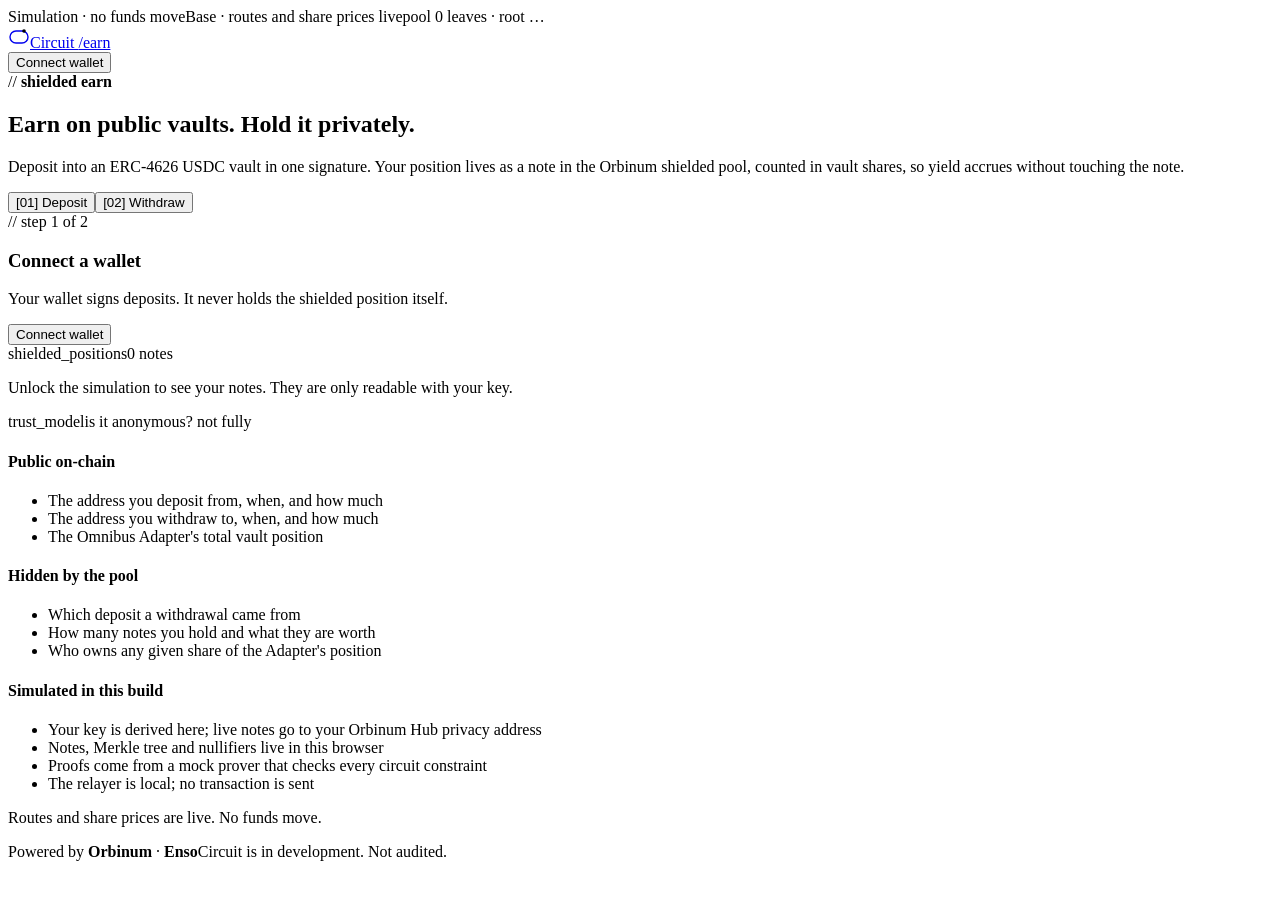
==== index.html @ e89339dc "Publish demo build from cb86e64" ====
<!DOCTYPE html><!--eFIqByVPFVIwztiJQfy_I--><html lang="en" class="__variable_9161d0 __variable_0a8df0"><head><meta charSet="utf-8"/><meta name="viewport" content="width=device-width, initial-scale=1"/><link rel="preload" href="/circuit-demo/_next/static/media/0b78ff376f6b9734-s.p.woff2" as="font" crossorigin="" type="font/woff2"/><link rel="preload" href="/circuit-demo/_next/static/media/723e11e5093b8e80.p.woff2" as="font" crossorigin="" type="font/woff2"/><link rel="stylesheet" href="/circuit-demo/_next/static/css/21ab88baba2d3be6.css" data-precedence="next"/><link rel="preload" as="script" fetchPriority="low" href="/circuit-demo/_next/static/chunks/webpack-b865cebe3c5857ff.js"/><script src="/circuit-demo/_next/static/chunks/4bd1b696-c023c6e3521b1417.js" async=""></script><script src="/circuit-demo/_next/static/chunks/255-b347271e35c0fefe.js" async=""></script><script src="/circuit-demo/_next/static/chunks/main-app-c6e67680a23b1570.js" async=""></script><script src="/circuit-demo/_next/static/chunks/634-c0c112d77fae3469.js" async=""></script><script src="/circuit-demo/_next/static/chunks/865-5d36c3e2660ca867.js" async=""></script><script src="/circuit-demo/_next/static/chunks/752-679fada6caee3f9b.js" async=""></script><script src="/circuit-demo/_next/static/chunks/app/layout-ae86804bdef45046.js" async=""></script><script src="/circuit-demo/_next/static/chunks/342-ddf83c57f2573a45.js" async=""></script><script src="/circuit-demo/_next/static/chunks/app/page-94fb09c14a86ea58.js" async=""></script><meta name="next-size-adjust" content=""/><meta name="theme-color" content="#07090B"/><title>Circuit · Shielded Earn</title><meta name="description" content="Earn on public ERC-4626 vaults while your position stays in the Orbinum shielded pool."/><script src="/circuit-demo/_next/static/chunks/polyfills-42372ed130431b0a.js" noModule=""></script></head><body><div hidden=""><!--$--><!--/$--></div><div class="strip"><div class="wrap"><span><span class="dot" aria-hidden="true"></span>Simulation · no funds move</span><span>Base · routes and share prices live</span><span class="mono">pool <!-- -->0<!-- --> <!-- -->leaves<!-- --> · root <!-- -->…</span></div></div><header class="nav"><div class="wrap"><a class="brand" href="/circuit-demo/"><svg width="22" height="22" viewBox="0 0 22 22" aria-hidden="true"><rect x="2" y="5" width="18" height="12" rx="6" fill="none" stroke="currentColor" stroke-width="1.4"></rect><rect x="6" y="9" width="10" height="4" rx="2" fill="none" stroke="var(--shield)" stroke-width="1.4"></rect><circle cx="16" cy="5" r="1.8" fill="var(--shield)"></circle></svg>Circuit <span class="sub">/earn</span></a><div class="connect"><button class="pill solid">Connect wallet</button></div></div></header><main class="wrap"><section class="head"><span class="tag">// <b>shielded earn</b></span><h1>Earn on public vaults. Hold it privately.</h1><p class="muted">Deposit into an ERC-4626 USDC vault in one signature. Your position lives as a note in the Orbinum shielded pool, counted in vault shares, so yield accrues without touching the note.</p></section><div class="grid"><section class="frame card action" aria-label="Deposit and withdraw"><div class="tabs" role="tablist"><button role="tab" aria-selected="true"><span class="i">[<!-- -->01<!-- -->]</span> <!-- -->Deposit</button><button role="tab" aria-selected="false"><span class="i">[<!-- -->02<!-- -->]</span> <!-- -->Withdraw</button></div><div class="card-body"><div class="gate"><span class="tag">// step 1 of 2</span><h3>Connect a wallet</h3><p class="muted">Your wallet signs deposits. It never holds the shielded position itself.</p><div class="connect"><button class="pill solid">Connect wallet</button></div></div></div></section><div class="side"><section class="frame card" aria-labelledby="pos-h"><div class="bar"><span class="l"><i aria-hidden="true"></i><span id="pos-h">shielded_positions</span></span><span>0<!-- --> <!-- -->notes</span></div><div class="card-body"><p class="muted">Unlock the simulation to see your notes. They are only readable with your key.</p></div></section><section class="frame card" aria-labelledby="trust-h"><div class="bar"><span class="l"><i aria-hidden="true"></i><span id="trust-h">trust_model</span></span><span>is it anonymous? not fully</span></div><div class="card-body trust-cols"><div><h4 class="public">Public on-chain</h4><ul><li>The address you deposit from, when, and how much</li><li>The address you withdraw to, when, and how much</li><li>The Omnibus Adapter&#x27;s total vault position</li></ul></div><div><h4 class="shield">Hidden by the pool</h4><ul><li>Which deposit a withdrawal came from</li><li>How many notes you hold and what they are worth</li><li>Who owns any given share of the Adapter&#x27;s position</li></ul></div><div><h4 class="exit">Simulated in this build</h4><ul><li>Your key is derived here; live notes go to your Orbinum Hub privacy address</li><li>Notes, Merkle tree and nullifiers live in this browser</li><li>Proofs come from a mock prover that checks every circuit constraint</li><li>The relayer is local; no transaction is sent</li></ul><p class="small dim">Routes and share prices are live. No funds move.</p></div></div></section></div></div></main><footer class="foot"><div class="wrap"><span>Powered by <b>Orbinum</b> · <b>Enso</b></span><span class="dim">Circuit is in development. Not audited.</span></div></footer><!--$--><!--/$--><script src="/circuit-demo/_next/static/chunks/webpack-b865cebe3c5857ff.js" id="_R_" async=""></script><script>(self.__next_f=self.__next_f||[]).push([0])</script><script>self.__next_f.push([1,"1:\"$Sreact.fragment\"\n2:I[2643,[\"634\",\"static/chunks/634-c0c112d77fae3469.js\",\"865\",\"static/chunks/865-5d36c3e2660ca867.js\",\"752\",\"static/chunks/752-679fada6caee3f9b.js\",\"177\",\"static/chunks/app/layout-ae86804bdef45046.js\"],\"Providers\"]\n3:I[9766,[],\"\"]\n4:I[8924,[],\"\"]\n5:I[4980,[\"634\",\"static/chunks/634-c0c112d77fae3469.js\",\"342\",\"static/chunks/342-ddf83c57f2573a45.js\",\"752\",\"static/chunks/752-679fada6caee3f9b.js\",\"974\",\"static/chunks/app/page-94fb09c14a86ea58.js\"],\"EarnApp\"]\n6:I[4431,[],\"OutletBoundary\"]\n8:I[5278,[],\"AsyncMetadataOutlet\"]\na:I[4431,[],\"ViewportBoundary\"]\nc:I[4431,[],\"MetadataBoundary\"]\nd:\"$Sreact.suspense\"\nf:I[7150,[],\"\"]\n:HL[\"/circuit-demo/_next/static/media/0b78ff376f6b9734-s.p.woff2\",\"font\",{\"crossOrigin\":\"\",\"type\":\"font/woff2\"}]\n:HL[\"/circuit-demo/_next/static/media/723e11e5093b8e80.p.woff2\",\"font\",{\"crossOrigin\":\"\",\"type\":\"font/woff2\"}]\n:HL[\"/circuit-demo/_next/static/css/21ab88baba2d3be6.css\",\"style\"]\n"])</script><script>self.__next_f.push([1,"0:{\"P\":null,\"b\":\"eFIqByVPFVIwztiJQfy_I\",\"p\":\"/circuit-demo\",\"c\":[\"\",\"\"],\"i\":false,\"f\":[[[\"\",{\"children\":[\"__PAGE__\",{}]},\"$undefined\",\"$undefined\",true],[\"\",[\"$\",\"$1\",\"c\",{\"children\":[[[\"$\",\"link\",\"0\",{\"rel\":\"stylesheet\",\"href\":\"/circuit-demo/_next/static/css/21ab88baba2d3be6.css\",\"precedence\":\"next\",\"crossOrigin\":\"$undefined\",\"nonce\":\"$undefined\"}]],[\"$\",\"html\",null,{\"lang\":\"en\",\"className\":\"__variable_9161d0 __variable_0a8df0\",\"children\":[\"$\",\"body\",null,{\"children\":[\"$\",\"$L2\",null,{\"children\":[\"$\",\"$L3\",null,{\"parallelRouterKey\":\"children\",\"error\":\"$undefined\",\"errorStyles\":\"$undefined\",\"errorScripts\":\"$undefined\",\"template\":[\"$\",\"$L4\",null,{}],\"templateStyles\":\"$undefined\",\"templateScripts\":\"$undefined\",\"notFound\":[[[\"$\",\"title\",null,{\"children\":\"404: This page could not be found.\"}],[\"$\",\"div\",null,{\"style\":{\"fontFamily\":\"system-ui,\\\"Segoe UI\\\",Roboto,Helvetica,Arial,sans-serif,\\\"Apple Color Emoji\\\",\\\"Segoe UI Emoji\\\"\",\"height\":\"100vh\",\"textAlign\":\"center\",\"display\":\"flex\",\"flexDirection\":\"column\",\"alignItems\":\"center\",\"justifyContent\":\"center\"},\"children\":[\"$\",\"div\",null,{\"children\":[[\"$\",\"style\",null,{\"dangerouslySetInnerHTML\":{\"__html\":\"body{color:#000;background:#fff;margin:0}.next-error-h1{border-right:1px solid rgba(0,0,0,.3)}@media (prefers-color-scheme:dark){body{color:#fff;background:#000}.next-error-h1{border-right:1px solid rgba(255,255,255,.3)}}\"}}],[\"$\",\"h1\",null,{\"className\":\"next-error-h1\",\"style\":{\"display\":\"inline-block\",\"margin\":\"0 20px 0 0\",\"padding\":\"0 23px 0 0\",\"fontSize\":24,\"fontWeight\":500,\"verticalAlign\":\"top\",\"lineHeight\":\"49px\"},\"children\":404}],[\"$\",\"div\",null,{\"style\":{\"display\":\"inline-block\"},\"children\":[\"$\",\"h2\",null,{\"style\":{\"fontSize\":14,\"fontWeight\":400,\"lineHeight\":\"49px\",\"margin\":0},\"children\":\"This page could not be found.\"}]}]]}]}]],[]],\"forbidden\":\"$undefined\",\"unauthorized\":\"$undefined\"}]}]}]}]]}],{\"children\":[\"__PAGE__\",[\"$\",\"$1\",\"c\",{\"children\":[[\"$\",\"$L5\",null,{}],null,[\"$\",\"$L6\",null,{\"children\":[\"$L7\",[\"$\",\"$L8\",null,{\"promise\":\"$@9\"}]]}]]}],{},null,false]},null,false],[\"$\",\"$1\",\"h\",{\"children\":[null,[[\"$\",\"$La\",null,{\"children\":\"$Lb\"}],[\"$\",\"meta\",null,{\"name\":\"next-size-adjust\",\"content\":\"\"}]],[\"$\",\"$Lc\",null,{\"children\":[\"$\",\"div\",null,{\"hidden\":true,\"children\":[\"$\",\"$d\",null,{\"fallback\":null,\"children\":\"$Le\"}]}]}]]}],false]],\"m\":\"$undefined\",\"G\":[\"$f\",[]],\"s\":false,\"S\":true}\n"])</script><script>self.__next_f.push([1,"b:[[\"$\",\"meta\",\"0\",{\"charSet\":\"utf-8\"}],[\"$\",\"meta\",\"1\",{\"name\":\"viewport\",\"content\":\"width=device-width, initial-scale=1\"}],[\"$\",\"meta\",\"2\",{\"name\":\"theme-color\",\"content\":\"#07090B\"}]]\n7:null\n"])</script><script>self.__next_f.push([1,"9:{\"metadata\":[[\"$\",\"title\",\"0\",{\"children\":\"Circuit · Shielded Earn\"}],[\"$\",\"meta\",\"1\",{\"name\":\"description\",\"content\":\"Earn on public ERC-4626 vaults while your position stays in the Orbinum shielded pool.\"}]],\"error\":null,\"digest\":\"$undefined\"}\n"])</script><script>self.__next_f.push([1,"e:\"$9:metadata\"\n"])</script></body></html>
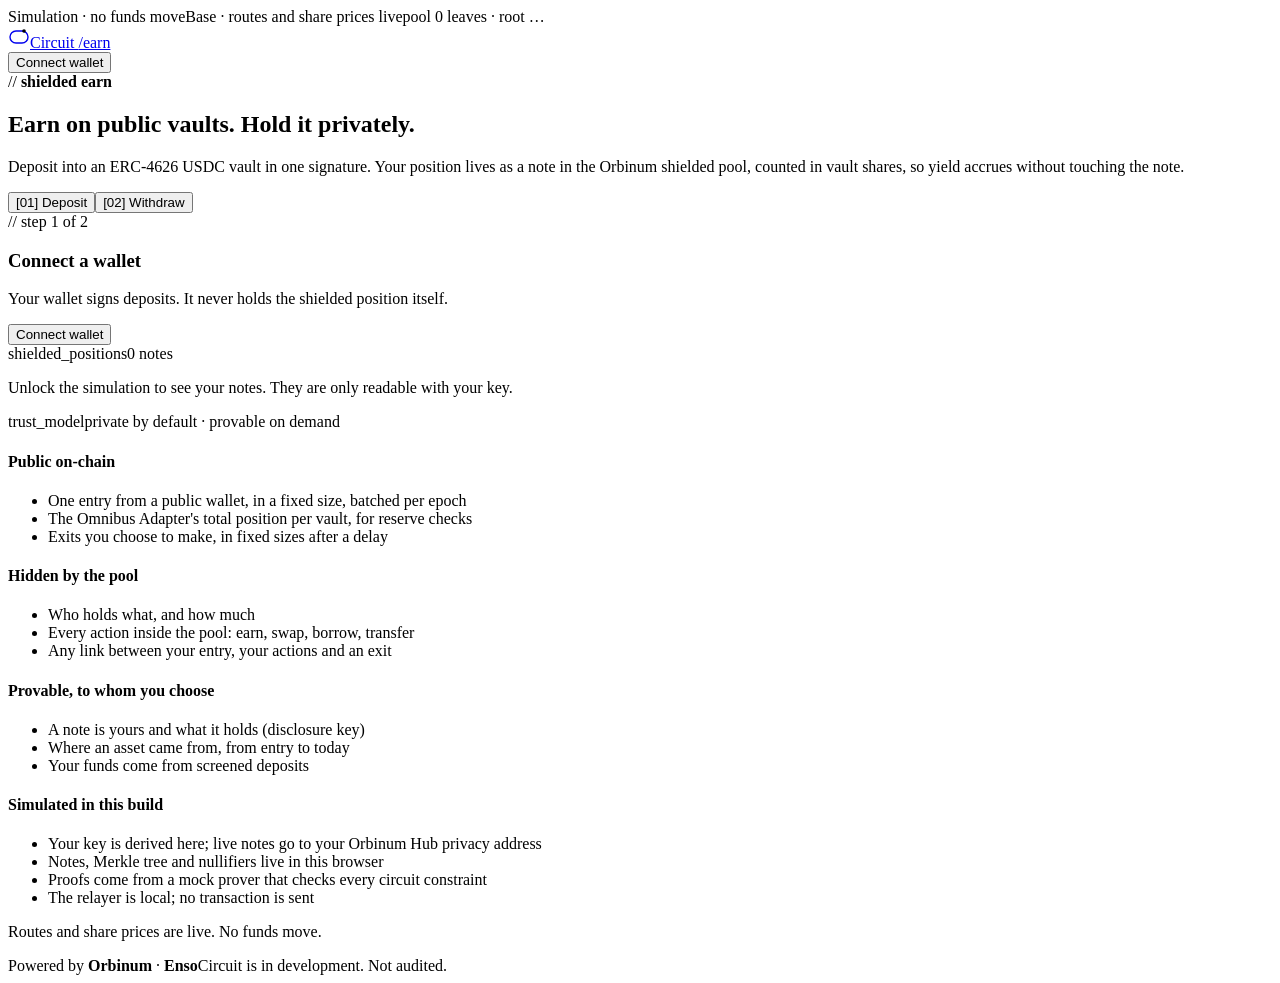
==== commit 525cec84: "Publish demo build from 7a0785b" ====
--- a/index.html
+++ b/index.html
@@ -1 +1 @@
-<!DOCTYPE html><!--eFIqByVPFVIwztiJQfy_I--><html lang="en" class="__variable_9161d0 __variable_0a8df0"><head><meta charSet="utf-8"/><meta name="viewport" content="width=device-width, initial-scale=1"/><link rel="preload" href="/circuit-demo/_next/static/media/0b78ff376f6b9734-s.p.woff2" as="font" crossorigin="" type="font/woff2"/><link rel="preload" href="/circuit-demo/_next/static/media/723e11e5093b8e80.p.woff2" as="font" crossorigin="" type="font/woff2"/><link rel="stylesheet" href="/circuit-demo/_next/static/css/21ab88baba2d3be6.css" data-precedence="next"/><link rel="preload" as="script" fetchPriority="low" href="/circuit-demo/_next/static/chunks/webpack-b865cebe3c5857ff.js"/><script src="/circuit-demo/_next/static/chunks/4bd1b696-c023c6e3521b1417.js" async=""></script><script src="/circuit-demo/_next/static/chunks/255-b347271e35c0fefe.js" async=""></script><script src="/circuit-demo/_next/static/chunks/main-app-c6e67680a23b1570.js" async=""></script><script src="/circuit-demo/_next/static/chunks/634-c0c112d77fae3469.js" async=""></script><script src="/circuit-demo/_next/static/chunks/865-5d36c3e2660ca867.js" async=""></script><script src="/circuit-demo/_next/static/chunks/752-679fada6caee3f9b.js" async=""></script><script src="/circuit-demo/_next/static/chunks/app/layout-ae86804bdef45046.js" async=""></script><script src="/circuit-demo/_next/static/chunks/342-ddf83c57f2573a45.js" async=""></script><script src="/circuit-demo/_next/static/chunks/app/page-94fb09c14a86ea58.js" async=""></script><meta name="next-size-adjust" content=""/><meta name="theme-color" content="#07090B"/><title>Circuit · Shielded Earn</title><meta name="description" content="Earn on public ERC-4626 vaults while your position stays in the Orbinum shielded pool."/><script src="/circuit-demo/_next/static/chunks/polyfills-42372ed130431b0a.js" noModule=""></script></head><body><div hidden=""><!--$--><!--/$--></div><div class="strip"><div class="wrap"><span><span class="dot" aria-hidden="true"></span>Simulation · no funds move</span><span>Base · routes and share prices live</span><span class="mono">pool <!-- -->0<!-- --> <!-- -->leaves<!-- --> · root <!-- -->…</span></div></div><header class="nav"><div class="wrap"><a class="brand" href="/circuit-demo/"><svg width="22" height="22" viewBox="0 0 22 22" aria-hidden="true"><rect x="2" y="5" width="18" height="12" rx="6" fill="none" stroke="currentColor" stroke-width="1.4"></rect><rect x="6" y="9" width="10" height="4" rx="2" fill="none" stroke="var(--shield)" stroke-width="1.4"></rect><circle cx="16" cy="5" r="1.8" fill="var(--shield)"></circle></svg>Circuit <span class="sub">/earn</span></a><div class="connect"><button class="pill solid">Connect wallet</button></div></div></header><main class="wrap"><section class="head"><span class="tag">// <b>shielded earn</b></span><h1>Earn on public vaults. Hold it privately.</h1><p class="muted">Deposit into an ERC-4626 USDC vault in one signature. Your position lives as a note in the Orbinum shielded pool, counted in vault shares, so yield accrues without touching the note.</p></section><div class="grid"><section class="frame card action" aria-label="Deposit and withdraw"><div class="tabs" role="tablist"><button role="tab" aria-selected="true"><span class="i">[<!-- -->01<!-- -->]</span> <!-- -->Deposit</button><button role="tab" aria-selected="false"><span class="i">[<!-- -->02<!-- -->]</span> <!-- -->Withdraw</button></div><div class="card-body"><div class="gate"><span class="tag">// step 1 of 2</span><h3>Connect a wallet</h3><p class="muted">Your wallet signs deposits. It never holds the shielded position itself.</p><div class="connect"><button class="pill solid">Connect wallet</button></div></div></div></section><div class="side"><section class="frame card" aria-labelledby="pos-h"><div class="bar"><span class="l"><i aria-hidden="true"></i><span id="pos-h">shielded_positions</span></span><span>0<!-- --> <!-- -->notes</span></div><div class="card-body"><p class="muted">Unlock the simulation to see your notes. They are only readable with your key.</p></div></section><section class="frame card" aria-labelledby="trust-h"><div class="bar"><span class="l"><i aria-hidden="true"></i><span id="trust-h">trust_model</span></span><span>is it anonymous? not fully</span></div><div class="card-body trust-cols"><div><h4 class="public">Public on-chain</h4><ul><li>The address you deposit from, when, and how much</li><li>The address you withdraw to, when, and how much</li><li>The Omnibus Adapter&#x27;s total vault position</li></ul></div><div><h4 class="shield">Hidden by the pool</h4><ul><li>Which deposit a withdrawal came from</li><li>How many notes you hold and what they are worth</li><li>Who owns any given share of the Adapter&#x27;s position</li></ul></div><div><h4 class="exit">Simulated in this build</h4><ul><li>Your key is derived here; live notes go to your Orbinum Hub privacy address</li><li>Notes, Merkle tree and nullifiers live in this browser</li><li>Proofs come from a mock prover that checks every circuit constraint</li><li>The relayer is local; no transaction is sent</li></ul><p class="small dim">Routes and share prices are live. No funds move.</p></div></div></section></div></div></main><footer class="foot"><div class="wrap"><span>Powered by <b>Orbinum</b> · <b>Enso</b></span><span class="dim">Circuit is in development. Not audited.</span></div></footer><!--$--><!--/$--><script src="/circuit-demo/_next/static/chunks/webpack-b865cebe3c5857ff.js" id="_R_" async=""></script><script>(self.__next_f=self.__next_f||[]).push([0])</script><script>self.__next_f.push([1,"1:\"$Sreact.fragment\"\n2:I[2643,[\"634\",\"static/chunks/634-c0c112d77fae3469.js\",\"865\",\"static/chunks/865-5d36c3e2660ca867.js\",\"752\",\"static/chunks/752-679fada6caee3f9b.js\",\"177\",\"static/chunks/app/layout-ae86804bdef45046.js\"],\"Providers\"]\n3:I[9766,[],\"\"]\n4:I[8924,[],\"\"]\n5:I[4980,[\"634\",\"static/chunks/634-c0c112d77fae3469.js\",\"342\",\"static/chunks/342-ddf83c57f2573a45.js\",\"752\",\"static/chunks/752-679fada6caee3f9b.js\",\"974\",\"static/chunks/app/page-94fb09c14a86ea58.js\"],\"EarnApp\"]\n6:I[4431,[],\"OutletBoundary\"]\n8:I[5278,[],\"AsyncMetadataOutlet\"]\na:I[4431,[],\"ViewportBoundary\"]\nc:I[4431,[],\"MetadataBoundary\"]\nd:\"$Sreact.suspense\"\nf:I[7150,[],\"\"]\n:HL[\"/circuit-demo/_next/static/media/0b78ff376f6b9734-s.p.woff2\",\"font\",{\"crossOrigin\":\"\",\"type\":\"font/woff2\"}]\n:HL[\"/circuit-demo/_next/static/media/723e11e5093b8e80.p.woff2\",\"font\",{\"crossOrigin\":\"\",\"type\":\"font/woff2\"}]\n:HL[\"/circuit-demo/_next/static/css/21ab88baba2d3be6.css\",\"style\"]\n"])</script><script>self.__next_f.push([1,"0:{\"P\":null,\"b\":\"eFIqByVPFVIwztiJQfy_I\",\"p\":\"/circuit-demo\",\"c\":[\"\",\"\"],\"i\":false,\"f\":[[[\"\",{\"children\":[\"__PAGE__\",{}]},\"$undefined\",\"$undefined\",true],[\"\",[\"$\",\"$1\",\"c\",{\"children\":[[[\"$\",\"link\",\"0\",{\"rel\":\"stylesheet\",\"href\":\"/circuit-demo/_next/static/css/21ab88baba2d3be6.css\",\"precedence\":\"next\",\"crossOrigin\":\"$undefined\",\"nonce\":\"$undefined\"}]],[\"$\",\"html\",null,{\"lang\":\"en\",\"className\":\"__variable_9161d0 __variable_0a8df0\",\"children\":[\"$\",\"body\",null,{\"children\":[\"$\",\"$L2\",null,{\"children\":[\"$\",\"$L3\",null,{\"parallelRouterKey\":\"children\",\"error\":\"$undefined\",\"errorStyles\":\"$undefined\",\"errorScripts\":\"$undefined\",\"template\":[\"$\",\"$L4\",null,{}],\"templateStyles\":\"$undefined\",\"templateScripts\":\"$undefined\",\"notFound\":[[[\"$\",\"title\",null,{\"children\":\"404: This page could not be found.\"}],[\"$\",\"div\",null,{\"style\":{\"fontFamily\":\"system-ui,\\\"Segoe UI\\\",Roboto,Helvetica,Arial,sans-serif,\\\"Apple Color Emoji\\\",\\\"Segoe UI Emoji\\\"\",\"height\":\"100vh\",\"textAlign\":\"center\",\"display\":\"flex\",\"flexDirection\":\"column\",\"alignItems\":\"center\",\"justifyContent\":\"center\"},\"children\":[\"$\",\"div\",null,{\"children\":[[\"$\",\"style\",null,{\"dangerouslySetInnerHTML\":{\"__html\":\"body{color:#000;background:#fff;margin:0}.next-error-h1{border-right:1px solid rgba(0,0,0,.3)}@media (prefers-color-scheme:dark){body{color:#fff;background:#000}.next-error-h1{border-right:1px solid rgba(255,255,255,.3)}}\"}}],[\"$\",\"h1\",null,{\"className\":\"next-error-h1\",\"style\":{\"display\":\"inline-block\",\"margin\":\"0 20px 0 0\",\"padding\":\"0 23px 0 0\",\"fontSize\":24,\"fontWeight\":500,\"verticalAlign\":\"top\",\"lineHeight\":\"49px\"},\"children\":404}],[\"$\",\"div\",null,{\"style\":{\"display\":\"inline-block\"},\"children\":[\"$\",\"h2\",null,{\"style\":{\"fontSize\":14,\"fontWeight\":400,\"lineHeight\":\"49px\",\"margin\":0},\"children\":\"This page could not be found.\"}]}]]}]}]],[]],\"forbidden\":\"$undefined\",\"unauthorized\":\"$undefined\"}]}]}]}]]}],{\"children\":[\"__PAGE__\",[\"$\",\"$1\",\"c\",{\"children\":[[\"$\",\"$L5\",null,{}],null,[\"$\",\"$L6\",null,{\"children\":[\"$L7\",[\"$\",\"$L8\",null,{\"promise\":\"$@9\"}]]}]]}],{},null,false]},null,false],[\"$\",\"$1\",\"h\",{\"children\":[null,[[\"$\",\"$La\",null,{\"children\":\"$Lb\"}],[\"$\",\"meta\",null,{\"name\":\"next-size-adjust\",\"content\":\"\"}]],[\"$\",\"$Lc\",null,{\"children\":[\"$\",\"div\",null,{\"hidden\":true,\"children\":[\"$\",\"$d\",null,{\"fallback\":null,\"children\":\"$Le\"}]}]}]]}],false]],\"m\":\"$undefined\",\"G\":[\"$f\",[]],\"s\":false,\"S\":true}\n"])</script><script>self.__next_f.push([1,"b:[[\"$\",\"meta\",\"0\",{\"charSet\":\"utf-8\"}],[\"$\",\"meta\",\"1\",{\"name\":\"viewport\",\"content\":\"width=device-width, initial-scale=1\"}],[\"$\",\"meta\",\"2\",{\"name\":\"theme-color\",\"content\":\"#07090B\"}]]\n7:null\n"])</script><script>self.__next_f.push([1,"9:{\"metadata\":[[\"$\",\"title\",\"0\",{\"children\":\"Circuit · Shielded Earn\"}],[\"$\",\"meta\",\"1\",{\"name\":\"description\",\"content\":\"Earn on public ERC-4626 vaults while your position stays in the Orbinum shielded pool.\"}]],\"error\":null,\"digest\":\"$undefined\"}\n"])</script><script>self.__next_f.push([1,"e:\"$9:metadata\"\n"])</script></body></html>+<!DOCTYPE html><!--a_z_Pe6cJOU1dJ9oFif1E--><html lang="en" class="__variable_9161d0 __variable_0a8df0"><head><meta charSet="utf-8"/><meta name="viewport" content="width=device-width, initial-scale=1"/><link rel="preload" href="/circuit-demo/_next/static/media/0b78ff376f6b9734-s.p.woff2" as="font" crossorigin="" type="font/woff2"/><link rel="preload" href="/circuit-demo/_next/static/media/723e11e5093b8e80.p.woff2" as="font" crossorigin="" type="font/woff2"/><link rel="stylesheet" href="/circuit-demo/_next/static/css/884bfc8c97316d2c.css" data-precedence="next"/><link rel="preload" as="script" fetchPriority="low" href="/circuit-demo/_next/static/chunks/webpack-b865cebe3c5857ff.js"/><script src="/circuit-demo/_next/static/chunks/4bd1b696-c023c6e3521b1417.js" async=""></script><script src="/circuit-demo/_next/static/chunks/255-b347271e35c0fefe.js" async=""></script><script src="/circuit-demo/_next/static/chunks/main-app-c6e67680a23b1570.js" async=""></script><script src="/circuit-demo/_next/static/chunks/634-c0c112d77fae3469.js" async=""></script><script src="/circuit-demo/_next/static/chunks/865-5d36c3e2660ca867.js" async=""></script><script src="/circuit-demo/_next/static/chunks/752-679fada6caee3f9b.js" async=""></script><script src="/circuit-demo/_next/static/chunks/app/layout-ae86804bdef45046.js" async=""></script><script src="/circuit-demo/_next/static/chunks/342-ddf83c57f2573a45.js" async=""></script><script src="/circuit-demo/_next/static/chunks/app/page-951b0238f0b79b08.js" async=""></script><meta name="next-size-adjust" content=""/><meta name="theme-color" content="#07090B"/><title>Circuit · Shielded Earn</title><meta name="description" content="Earn on public ERC-4626 vaults while your position stays in the Orbinum shielded pool."/><script src="/circuit-demo/_next/static/chunks/polyfills-42372ed130431b0a.js" noModule=""></script></head><body><div hidden=""><!--$--><!--/$--></div><div class="strip"><div class="wrap"><span><span class="dot" aria-hidden="true"></span>Simulation · no funds move</span><span>Base · routes and share prices live</span><span class="mono">pool <!-- -->0<!-- --> <!-- -->leaves<!-- --> · root <!-- -->…</span></div></div><header class="nav"><div class="wrap"><a class="brand" href="/circuit-demo/"><svg width="22" height="22" viewBox="0 0 22 22" aria-hidden="true"><rect x="2" y="5" width="18" height="12" rx="6" fill="none" stroke="currentColor" stroke-width="1.4"></rect><rect x="6" y="9" width="10" height="4" rx="2" fill="none" stroke="var(--shield)" stroke-width="1.4"></rect><circle cx="16" cy="5" r="1.8" fill="var(--shield)"></circle></svg>Circuit <span class="sub">/earn</span></a><div class="connect"><button class="pill solid">Connect wallet</button></div></div></header><main class="wrap"><section class="head"><span class="tag">// <b>shielded earn</b></span><h1>Earn on public vaults. Hold it privately.</h1><p class="muted">Deposit into an ERC-4626 USDC vault in one signature. Your position lives as a note in the Orbinum shielded pool, counted in vault shares, so yield accrues without touching the note.</p></section><div class="grid"><section class="frame card action" aria-label="Deposit and withdraw"><div class="tabs" role="tablist"><button role="tab" aria-selected="true"><span class="i">[<!-- -->01<!-- -->]</span> <!-- -->Deposit</button><button role="tab" aria-selected="false"><span class="i">[<!-- -->02<!-- -->]</span> <!-- -->Withdraw</button></div><div class="card-body"><div class="gate"><span class="tag">// step 1 of 2</span><h3>Connect a wallet</h3><p class="muted">Your wallet signs deposits. It never holds the shielded position itself.</p><div class="connect"><button class="pill solid">Connect wallet</button></div></div></div></section><div class="side"><section class="frame card" aria-labelledby="pos-h"><div class="bar"><span class="l"><i aria-hidden="true"></i><span id="pos-h">shielded_positions</span></span><span>0<!-- --> <!-- -->notes</span></div><div class="card-body"><p class="muted">Unlock the simulation to see your notes. They are only readable with your key.</p></div></section><section class="frame card" aria-labelledby="trust-h"><div class="bar"><span class="l"><i aria-hidden="true"></i><span id="trust-h">trust_model</span></span><span>private by default · provable on demand</span></div><div class="card-body trust-cols"><div><h4 class="public">Public on-chain</h4><ul><li>One entry from a public wallet, in a fixed size, batched per epoch</li><li>The Omnibus Adapter&#x27;s total position per vault, for reserve checks</li><li>Exits you choose to make, in fixed sizes after a delay</li></ul></div><div><h4 class="shield">Hidden by the pool</h4><ul><li>Who holds what, and how much</li><li>Every action inside the pool: earn, swap, borrow, transfer</li><li>Any link between your entry, your actions and an exit</li></ul></div><div><h4 class="reg">Provable, to whom you choose</h4><ul><li>A note is yours and what it holds (disclosure key)</li><li>Where an asset came from, from entry to today</li><li>Your funds come from screened deposits</li></ul></div><div><h4 class="exit">Simulated in this build</h4><ul><li>Your key is derived here; live notes go to your Orbinum Hub privacy address</li><li>Notes, Merkle tree and nullifiers live in this browser</li><li>Proofs come from a mock prover that checks every circuit constraint</li><li>The relayer is local; no transaction is sent</li></ul><p class="small dim">Routes and share prices are live. No funds move.</p></div></div></section></div></div></main><footer class="foot"><div class="wrap"><span>Powered by <b>Orbinum</b> · <b>Enso</b></span><span class="dim">Circuit is in development. Not audited.</span></div></footer><!--$--><!--/$--><script src="/circuit-demo/_next/static/chunks/webpack-b865cebe3c5857ff.js" id="_R_" async=""></script><script>(self.__next_f=self.__next_f||[]).push([0])</script><script>self.__next_f.push([1,"1:\"$Sreact.fragment\"\n2:I[2643,[\"634\",\"static/chunks/634-c0c112d77fae3469.js\",\"865\",\"static/chunks/865-5d36c3e2660ca867.js\",\"752\",\"static/chunks/752-679fada6caee3f9b.js\",\"177\",\"static/chunks/app/layout-ae86804bdef45046.js\"],\"Providers\"]\n3:I[9766,[],\"\"]\n4:I[8924,[],\"\"]\n5:I[4980,[\"634\",\"static/chunks/634-c0c112d77fae3469.js\",\"342\",\"static/chunks/342-ddf83c57f2573a45.js\",\"752\",\"static/chunks/752-679fada6caee3f9b.js\",\"974\",\"static/chunks/app/page-951b0238f0b79b08.js\"],\"EarnApp\"]\n6:I[4431,[],\"OutletBoundary\"]\n8:I[5278,[],\"AsyncMetadataOutlet\"]\na:I[4431,[],\"ViewportBoundary\"]\nc:I[4431,[],\"MetadataBoundary\"]\nd:\"$Sreact.suspense\"\nf:I[7150,[],\"\"]\n:HL[\"/circuit-demo/_next/static/media/0b78ff376f6b9734-s.p.woff2\",\"font\",{\"crossOrigin\":\"\",\"type\":\"font/woff2\"}]\n:HL[\"/circuit-demo/_next/static/media/723e11e5093b8e80.p.woff2\",\"font\",{\"crossOrigin\":\"\",\"type\":\"font/woff2\"}]\n:HL[\"/circuit-demo/_next/static/css/884bfc8c97316d2c.css\",\"style\"]\n"])</script><script>self.__next_f.push([1,"0:{\"P\":null,\"b\":\"a-z_Pe6cJOU1dJ9oFif1E\",\"p\":\"/circuit-demo\",\"c\":[\"\",\"\"],\"i\":false,\"f\":[[[\"\",{\"children\":[\"__PAGE__\",{}]},\"$undefined\",\"$undefined\",true],[\"\",[\"$\",\"$1\",\"c\",{\"children\":[[[\"$\",\"link\",\"0\",{\"rel\":\"stylesheet\",\"href\":\"/circuit-demo/_next/static/css/884bfc8c97316d2c.css\",\"precedence\":\"next\",\"crossOrigin\":\"$undefined\",\"nonce\":\"$undefined\"}]],[\"$\",\"html\",null,{\"lang\":\"en\",\"className\":\"__variable_9161d0 __variable_0a8df0\",\"children\":[\"$\",\"body\",null,{\"children\":[\"$\",\"$L2\",null,{\"children\":[\"$\",\"$L3\",null,{\"parallelRouterKey\":\"children\",\"error\":\"$undefined\",\"errorStyles\":\"$undefined\",\"errorScripts\":\"$undefined\",\"template\":[\"$\",\"$L4\",null,{}],\"templateStyles\":\"$undefined\",\"templateScripts\":\"$undefined\",\"notFound\":[[[\"$\",\"title\",null,{\"children\":\"404: This page could not be found.\"}],[\"$\",\"div\",null,{\"style\":{\"fontFamily\":\"system-ui,\\\"Segoe UI\\\",Roboto,Helvetica,Arial,sans-serif,\\\"Apple Color Emoji\\\",\\\"Segoe UI Emoji\\\"\",\"height\":\"100vh\",\"textAlign\":\"center\",\"display\":\"flex\",\"flexDirection\":\"column\",\"alignItems\":\"center\",\"justifyContent\":\"center\"},\"children\":[\"$\",\"div\",null,{\"children\":[[\"$\",\"style\",null,{\"dangerouslySetInnerHTML\":{\"__html\":\"body{color:#000;background:#fff;margin:0}.next-error-h1{border-right:1px solid rgba(0,0,0,.3)}@media (prefers-color-scheme:dark){body{color:#fff;background:#000}.next-error-h1{border-right:1px solid rgba(255,255,255,.3)}}\"}}],[\"$\",\"h1\",null,{\"className\":\"next-error-h1\",\"style\":{\"display\":\"inline-block\",\"margin\":\"0 20px 0 0\",\"padding\":\"0 23px 0 0\",\"fontSize\":24,\"fontWeight\":500,\"verticalAlign\":\"top\",\"lineHeight\":\"49px\"},\"children\":404}],[\"$\",\"div\",null,{\"style\":{\"display\":\"inline-block\"},\"children\":[\"$\",\"h2\",null,{\"style\":{\"fontSize\":14,\"fontWeight\":400,\"lineHeight\":\"49px\",\"margin\":0},\"children\":\"This page could not be found.\"}]}]]}]}]],[]],\"forbidden\":\"$undefined\",\"unauthorized\":\"$undefined\"}]}]}]}]]}],{\"children\":[\"__PAGE__\",[\"$\",\"$1\",\"c\",{\"children\":[[\"$\",\"$L5\",null,{}],null,[\"$\",\"$L6\",null,{\"children\":[\"$L7\",[\"$\",\"$L8\",null,{\"promise\":\"$@9\"}]]}]]}],{},null,false]},null,false],[\"$\",\"$1\",\"h\",{\"children\":[null,[[\"$\",\"$La\",null,{\"children\":\"$Lb\"}],[\"$\",\"meta\",null,{\"name\":\"next-size-adjust\",\"content\":\"\"}]],[\"$\",\"$Lc\",null,{\"children\":[\"$\",\"div\",null,{\"hidden\":true,\"children\":[\"$\",\"$d\",null,{\"fallback\":null,\"children\":\"$Le\"}]}]}]]}],false]],\"m\":\"$undefined\",\"G\":[\"$f\",[]],\"s\":false,\"S\":true}\n"])</script><script>self.__next_f.push([1,"b:[[\"$\",\"meta\",\"0\",{\"charSet\":\"utf-8\"}],[\"$\",\"meta\",\"1\",{\"name\":\"viewport\",\"content\":\"width=device-width, initial-scale=1\"}],[\"$\",\"meta\",\"2\",{\"name\":\"theme-color\",\"content\":\"#07090B\"}]]\n7:null\n"])</script><script>self.__next_f.push([1,"9:{\"metadata\":[[\"$\",\"title\",\"0\",{\"children\":\"Circuit · Shielded Earn\"}],[\"$\",\"meta\",\"1\",{\"name\":\"description\",\"content\":\"Earn on public ERC-4626 vaults while your position stays in the Orbinum shielded pool.\"}]],\"error\":null,\"digest\":\"$undefined\"}\n"])</script><script>self.__next_f.push([1,"e:\"$9:metadata\"\n"])</script></body></html>
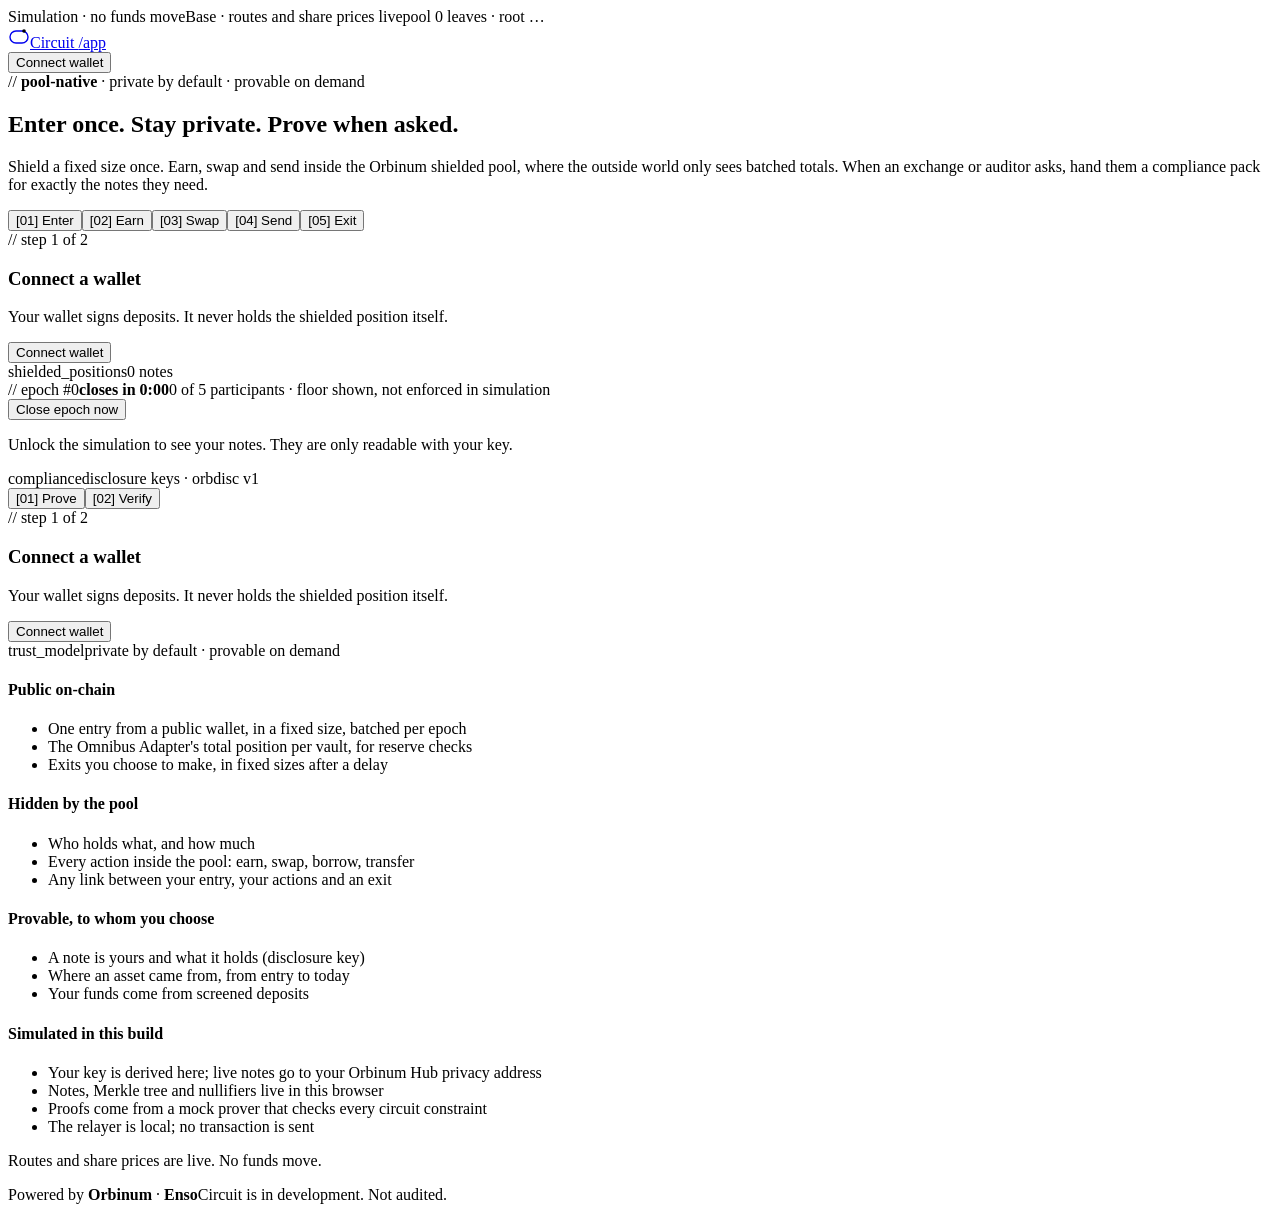
==== commit 5051c637: "Publish demo build from bfda311" ====
--- a/index.html
+++ b/index.html
@@ -1 +1 @@
-<!DOCTYPE html><!--a_z_Pe6cJOU1dJ9oFif1E--><html lang="en" class="__variable_9161d0 __variable_0a8df0"><head><meta charSet="utf-8"/><meta name="viewport" content="width=device-width, initial-scale=1"/><link rel="preload" href="/circuit-demo/_next/static/media/0b78ff376f6b9734-s.p.woff2" as="font" crossorigin="" type="font/woff2"/><link rel="preload" href="/circuit-demo/_next/static/media/723e11e5093b8e80.p.woff2" as="font" crossorigin="" type="font/woff2"/><link rel="stylesheet" href="/circuit-demo/_next/static/css/884bfc8c97316d2c.css" data-precedence="next"/><link rel="preload" as="script" fetchPriority="low" href="/circuit-demo/_next/static/chunks/webpack-b865cebe3c5857ff.js"/><script src="/circuit-demo/_next/static/chunks/4bd1b696-c023c6e3521b1417.js" async=""></script><script src="/circuit-demo/_next/static/chunks/255-b347271e35c0fefe.js" async=""></script><script src="/circuit-demo/_next/static/chunks/main-app-c6e67680a23b1570.js" async=""></script><script src="/circuit-demo/_next/static/chunks/634-c0c112d77fae3469.js" async=""></script><script src="/circuit-demo/_next/static/chunks/865-5d36c3e2660ca867.js" async=""></script><script src="/circuit-demo/_next/static/chunks/752-679fada6caee3f9b.js" async=""></script><script src="/circuit-demo/_next/static/chunks/app/layout-ae86804bdef45046.js" async=""></script><script src="/circuit-demo/_next/static/chunks/342-ddf83c57f2573a45.js" async=""></script><script src="/circuit-demo/_next/static/chunks/app/page-951b0238f0b79b08.js" async=""></script><meta name="next-size-adjust" content=""/><meta name="theme-color" content="#07090B"/><title>Circuit · Shielded Earn</title><meta name="description" content="Earn on public ERC-4626 vaults while your position stays in the Orbinum shielded pool."/><script src="/circuit-demo/_next/static/chunks/polyfills-42372ed130431b0a.js" noModule=""></script></head><body><div hidden=""><!--$--><!--/$--></div><div class="strip"><div class="wrap"><span><span class="dot" aria-hidden="true"></span>Simulation · no funds move</span><span>Base · routes and share prices live</span><span class="mono">pool <!-- -->0<!-- --> <!-- -->leaves<!-- --> · root <!-- -->…</span></div></div><header class="nav"><div class="wrap"><a class="brand" href="/circuit-demo/"><svg width="22" height="22" viewBox="0 0 22 22" aria-hidden="true"><rect x="2" y="5" width="18" height="12" rx="6" fill="none" stroke="currentColor" stroke-width="1.4"></rect><rect x="6" y="9" width="10" height="4" rx="2" fill="none" stroke="var(--shield)" stroke-width="1.4"></rect><circle cx="16" cy="5" r="1.8" fill="var(--shield)"></circle></svg>Circuit <span class="sub">/earn</span></a><div class="connect"><button class="pill solid">Connect wallet</button></div></div></header><main class="wrap"><section class="head"><span class="tag">// <b>shielded earn</b></span><h1>Earn on public vaults. Hold it privately.</h1><p class="muted">Deposit into an ERC-4626 USDC vault in one signature. Your position lives as a note in the Orbinum shielded pool, counted in vault shares, so yield accrues without touching the note.</p></section><div class="grid"><section class="frame card action" aria-label="Deposit and withdraw"><div class="tabs" role="tablist"><button role="tab" aria-selected="true"><span class="i">[<!-- -->01<!-- -->]</span> <!-- -->Deposit</button><button role="tab" aria-selected="false"><span class="i">[<!-- -->02<!-- -->]</span> <!-- -->Withdraw</button></div><div class="card-body"><div class="gate"><span class="tag">// step 1 of 2</span><h3>Connect a wallet</h3><p class="muted">Your wallet signs deposits. It never holds the shielded position itself.</p><div class="connect"><button class="pill solid">Connect wallet</button></div></div></div></section><div class="side"><section class="frame card" aria-labelledby="pos-h"><div class="bar"><span class="l"><i aria-hidden="true"></i><span id="pos-h">shielded_positions</span></span><span>0<!-- --> <!-- -->notes</span></div><div class="card-body"><p class="muted">Unlock the simulation to see your notes. They are only readable with your key.</p></div></section><section class="frame card" aria-labelledby="trust-h"><div class="bar"><span class="l"><i aria-hidden="true"></i><span id="trust-h">trust_model</span></span><span>private by default · provable on demand</span></div><div class="card-body trust-cols"><div><h4 class="public">Public on-chain</h4><ul><li>One entry from a public wallet, in a fixed size, batched per epoch</li><li>The Omnibus Adapter&#x27;s total position per vault, for reserve checks</li><li>Exits you choose to make, in fixed sizes after a delay</li></ul></div><div><h4 class="shield">Hidden by the pool</h4><ul><li>Who holds what, and how much</li><li>Every action inside the pool: earn, swap, borrow, transfer</li><li>Any link between your entry, your actions and an exit</li></ul></div><div><h4 class="reg">Provable, to whom you choose</h4><ul><li>A note is yours and what it holds (disclosure key)</li><li>Where an asset came from, from entry to today</li><li>Your funds come from screened deposits</li></ul></div><div><h4 class="exit">Simulated in this build</h4><ul><li>Your key is derived here; live notes go to your Orbinum Hub privacy address</li><li>Notes, Merkle tree and nullifiers live in this browser</li><li>Proofs come from a mock prover that checks every circuit constraint</li><li>The relayer is local; no transaction is sent</li></ul><p class="small dim">Routes and share prices are live. No funds move.</p></div></div></section></div></div></main><footer class="foot"><div class="wrap"><span>Powered by <b>Orbinum</b> · <b>Enso</b></span><span class="dim">Circuit is in development. Not audited.</span></div></footer><!--$--><!--/$--><script src="/circuit-demo/_next/static/chunks/webpack-b865cebe3c5857ff.js" id="_R_" async=""></script><script>(self.__next_f=self.__next_f||[]).push([0])</script><script>self.__next_f.push([1,"1:\"$Sreact.fragment\"\n2:I[2643,[\"634\",\"static/chunks/634-c0c112d77fae3469.js\",\"865\",\"static/chunks/865-5d36c3e2660ca867.js\",\"752\",\"static/chunks/752-679fada6caee3f9b.js\",\"177\",\"static/chunks/app/layout-ae86804bdef45046.js\"],\"Providers\"]\n3:I[9766,[],\"\"]\n4:I[8924,[],\"\"]\n5:I[4980,[\"634\",\"static/chunks/634-c0c112d77fae3469.js\",\"342\",\"static/chunks/342-ddf83c57f2573a45.js\",\"752\",\"static/chunks/752-679fada6caee3f9b.js\",\"974\",\"static/chunks/app/page-951b0238f0b79b08.js\"],\"EarnApp\"]\n6:I[4431,[],\"OutletBoundary\"]\n8:I[5278,[],\"AsyncMetadataOutlet\"]\na:I[4431,[],\"ViewportBoundary\"]\nc:I[4431,[],\"MetadataBoundary\"]\nd:\"$Sreact.suspense\"\nf:I[7150,[],\"\"]\n:HL[\"/circuit-demo/_next/static/media/0b78ff376f6b9734-s.p.woff2\",\"font\",{\"crossOrigin\":\"\",\"type\":\"font/woff2\"}]\n:HL[\"/circuit-demo/_next/static/media/723e11e5093b8e80.p.woff2\",\"font\",{\"crossOrigin\":\"\",\"type\":\"font/woff2\"}]\n:HL[\"/circuit-demo/_next/static/css/884bfc8c97316d2c.css\",\"style\"]\n"])</script><script>self.__next_f.push([1,"0:{\"P\":null,\"b\":\"a-z_Pe6cJOU1dJ9oFif1E\",\"p\":\"/circuit-demo\",\"c\":[\"\",\"\"],\"i\":false,\"f\":[[[\"\",{\"children\":[\"__PAGE__\",{}]},\"$undefined\",\"$undefined\",true],[\"\",[\"$\",\"$1\",\"c\",{\"children\":[[[\"$\",\"link\",\"0\",{\"rel\":\"stylesheet\",\"href\":\"/circuit-demo/_next/static/css/884bfc8c97316d2c.css\",\"precedence\":\"next\",\"crossOrigin\":\"$undefined\",\"nonce\":\"$undefined\"}]],[\"$\",\"html\",null,{\"lang\":\"en\",\"className\":\"__variable_9161d0 __variable_0a8df0\",\"children\":[\"$\",\"body\",null,{\"children\":[\"$\",\"$L2\",null,{\"children\":[\"$\",\"$L3\",null,{\"parallelRouterKey\":\"children\",\"error\":\"$undefined\",\"errorStyles\":\"$undefined\",\"errorScripts\":\"$undefined\",\"template\":[\"$\",\"$L4\",null,{}],\"templateStyles\":\"$undefined\",\"templateScripts\":\"$undefined\",\"notFound\":[[[\"$\",\"title\",null,{\"children\":\"404: This page could not be found.\"}],[\"$\",\"div\",null,{\"style\":{\"fontFamily\":\"system-ui,\\\"Segoe UI\\\",Roboto,Helvetica,Arial,sans-serif,\\\"Apple Color Emoji\\\",\\\"Segoe UI Emoji\\\"\",\"height\":\"100vh\",\"textAlign\":\"center\",\"display\":\"flex\",\"flexDirection\":\"column\",\"alignItems\":\"center\",\"justifyContent\":\"center\"},\"children\":[\"$\",\"div\",null,{\"children\":[[\"$\",\"style\",null,{\"dangerouslySetInnerHTML\":{\"__html\":\"body{color:#000;background:#fff;margin:0}.next-error-h1{border-right:1px solid rgba(0,0,0,.3)}@media (prefers-color-scheme:dark){body{color:#fff;background:#000}.next-error-h1{border-right:1px solid rgba(255,255,255,.3)}}\"}}],[\"$\",\"h1\",null,{\"className\":\"next-error-h1\",\"style\":{\"display\":\"inline-block\",\"margin\":\"0 20px 0 0\",\"padding\":\"0 23px 0 0\",\"fontSize\":24,\"fontWeight\":500,\"verticalAlign\":\"top\",\"lineHeight\":\"49px\"},\"children\":404}],[\"$\",\"div\",null,{\"style\":{\"display\":\"inline-block\"},\"children\":[\"$\",\"h2\",null,{\"style\":{\"fontSize\":14,\"fontWeight\":400,\"lineHeight\":\"49px\",\"margin\":0},\"children\":\"This page could not be found.\"}]}]]}]}]],[]],\"forbidden\":\"$undefined\",\"unauthorized\":\"$undefined\"}]}]}]}]]}],{\"children\":[\"__PAGE__\",[\"$\",\"$1\",\"c\",{\"children\":[[\"$\",\"$L5\",null,{}],null,[\"$\",\"$L6\",null,{\"children\":[\"$L7\",[\"$\",\"$L8\",null,{\"promise\":\"$@9\"}]]}]]}],{},null,false]},null,false],[\"$\",\"$1\",\"h\",{\"children\":[null,[[\"$\",\"$La\",null,{\"children\":\"$Lb\"}],[\"$\",\"meta\",null,{\"name\":\"next-size-adjust\",\"content\":\"\"}]],[\"$\",\"$Lc\",null,{\"children\":[\"$\",\"div\",null,{\"hidden\":true,\"children\":[\"$\",\"$d\",null,{\"fallback\":null,\"children\":\"$Le\"}]}]}]]}],false]],\"m\":\"$undefined\",\"G\":[\"$f\",[]],\"s\":false,\"S\":true}\n"])</script><script>self.__next_f.push([1,"b:[[\"$\",\"meta\",\"0\",{\"charSet\":\"utf-8\"}],[\"$\",\"meta\",\"1\",{\"name\":\"viewport\",\"content\":\"width=device-width, initial-scale=1\"}],[\"$\",\"meta\",\"2\",{\"name\":\"theme-color\",\"content\":\"#07090B\"}]]\n7:null\n"])</script><script>self.__next_f.push([1,"9:{\"metadata\":[[\"$\",\"title\",\"0\",{\"children\":\"Circuit · Shielded Earn\"}],[\"$\",\"meta\",\"1\",{\"name\":\"description\",\"content\":\"Earn on public ERC-4626 vaults while your position stays in the Orbinum shielded pool.\"}]],\"error\":null,\"digest\":\"$undefined\"}\n"])</script><script>self.__next_f.push([1,"e:\"$9:metadata\"\n"])</script></body></html>+<!DOCTYPE html><!--NgTNhmJJd4vtXfGwVDxSU--><html lang="en" class="__variable_9161d0 __variable_0a8df0"><head><meta charSet="utf-8"/><meta name="viewport" content="width=device-width, initial-scale=1"/><link rel="preload" href="/circuit-demo/_next/static/media/0b78ff376f6b9734-s.p.woff2" as="font" crossorigin="" type="font/woff2"/><link rel="preload" href="/circuit-demo/_next/static/media/723e11e5093b8e80.p.woff2" as="font" crossorigin="" type="font/woff2"/><link rel="stylesheet" href="/circuit-demo/_next/static/css/ea88d7bd741513eb.css" data-precedence="next"/><link rel="preload" as="script" fetchPriority="low" href="/circuit-demo/_next/static/chunks/webpack-6c20953808236dae.js"/><script src="/circuit-demo/_next/static/chunks/4bd1b696-c023c6e3521b1417.js" async=""></script><script src="/circuit-demo/_next/static/chunks/255-b347271e35c0fefe.js" async=""></script><script src="/circuit-demo/_next/static/chunks/main-app-c6e67680a23b1570.js" async=""></script><script src="/circuit-demo/_next/static/chunks/634-3a9c3a7e473bfc65.js" async=""></script><script src="/circuit-demo/_next/static/chunks/918-ecff7960f5315838.js" async=""></script><script src="/circuit-demo/_next/static/chunks/490-040aa07151b98f90.js" async=""></script><script src="/circuit-demo/_next/static/chunks/169-2a9057f55eac0ee4.js" async=""></script><script src="/circuit-demo/_next/static/chunks/app/layout-4c55030c7174e4b0.js" async=""></script><script src="/circuit-demo/_next/static/chunks/25-1f51f610616c83aa.js" async=""></script><script src="/circuit-demo/_next/static/chunks/app/page-5bef62c72f1cedaa.js" async=""></script><meta name="next-size-adjust" content=""/><meta name="theme-color" content="#07090B"/><title>Circuit · Shielded Earn</title><meta name="description" content="Earn on public ERC-4626 vaults while your position stays in the Orbinum shielded pool."/><script src="/circuit-demo/_next/static/chunks/polyfills-42372ed130431b0a.js" noModule=""></script></head><body><div hidden=""><!--$--><!--/$--></div><div class="strip"><div class="wrap"><span><span class="dot" aria-hidden="true"></span>Simulation · no funds move</span><span>Base · routes and share prices live</span><span class="mono">pool <!-- -->0<!-- --> <!-- -->leaves<!-- --> · root <!-- -->…</span></div></div><header class="nav"><div class="wrap"><a class="brand" href="/circuit-demo/"><svg width="22" height="22" viewBox="0 0 22 22" aria-hidden="true"><rect x="2" y="5" width="18" height="12" rx="6" fill="none" stroke="currentColor" stroke-width="1.4"></rect><rect x="6" y="9" width="10" height="4" rx="2" fill="none" stroke="var(--shield)" stroke-width="1.4"></rect><circle cx="16" cy="5" r="1.8" fill="var(--shield)"></circle></svg>Circuit <span class="sub">/app</span></a><div class="connect"><button class="pill solid">Connect wallet</button></div></div></header><main class="wrap"><section class="head"><span class="tag">// <b>pool-native</b> · private by default · provable on demand</span><h1>Enter once. Stay private. Prove when asked.</h1><p class="muted">Shield a fixed size once. Earn, swap and send inside the Orbinum shielded pool, where the outside world only sees batched totals. When an exchange or auditor asks, hand them a compliance pack for exactly the notes they need.</p></section><div class="grid"><section class="frame card action" aria-label="Actions"><div class="tabs" role="tablist" aria-label="Actions"><button role="tab" aria-selected="true"><span class="i">[<!-- -->01<!-- -->]</span> <!-- -->Enter</button><button role="tab" aria-selected="false"><span class="i">[<!-- -->02<!-- -->]</span> <!-- -->Earn</button><button role="tab" aria-selected="false"><span class="i">[<!-- -->03<!-- -->]</span> <!-- -->Swap</button><button role="tab" aria-selected="false"><span class="i">[<!-- -->04<!-- -->]</span> <!-- -->Send</button><button role="tab" aria-selected="false"><span class="i">[<!-- -->05<!-- -->]</span> <!-- -->Exit</button></div><div class="card-body"><div class="gate"><span class="tag">// step 1 of 2</span><h3>Connect a wallet</h3><p class="muted">Your wallet signs deposits. It never holds the shielded position itself.</p><div class="connect"><button class="pill solid">Connect wallet</button></div></div></div></section><div class="side"><section class="frame card" aria-labelledby="pos-h"><div class="bar"><span class="l"><i aria-hidden="true"></i><span id="pos-h">shielded_positions</span></span><span>0<!-- --> <!-- -->notes</span></div><div class="epoch"><div><span class="tag">// epoch #<!-- -->0</span><strong class="mono">closes in <!-- -->0:00</strong><span class="small dim">0<!-- --> of <!-- -->5<!-- --> participants · floor shown, not enforced in simulation</span></div><button class="pill">Close epoch now</button></div><div class="card-body"><p class="muted">Unlock the simulation to see your notes. They are only readable with your key.</p></div></section></div></div><div class="grid second"><section class="frame card" aria-label="Compliance"><div class="bar"><span class="l"><i class="reg-dot" aria-hidden="true"></i><span>compliance</span></span><span>disclosure keys · orbdisc v1</span></div><div class="tabs" role="tablist" aria-label="Compliance"><button role="tab" aria-selected="true"><span class="i">[<!-- -->01<!-- -->]</span> <!-- -->Prove</button><button role="tab" aria-selected="false"><span class="i">[<!-- -->02<!-- -->]</span> <!-- -->Verify</button></div><div class="card-body"><div class="gate"><span class="tag">// step 1 of 2</span><h3>Connect a wallet</h3><p class="muted">Your wallet signs deposits. It never holds the shielded position itself.</p><div class="connect"><button class="pill solid">Connect wallet</button></div></div></div></section><section class="frame card" aria-labelledby="trust-h"><div class="bar"><span class="l"><i aria-hidden="true"></i><span id="trust-h">trust_model</span></span><span>private by default · provable on demand</span></div><div class="card-body trust-cols"><div><h4 class="public">Public on-chain</h4><ul><li>One entry from a public wallet, in a fixed size, batched per epoch</li><li>The Omnibus Adapter&#x27;s total position per vault, for reserve checks</li><li>Exits you choose to make, in fixed sizes after a delay</li></ul></div><div><h4 class="shield">Hidden by the pool</h4><ul><li>Who holds what, and how much</li><li>Every action inside the pool: earn, swap, borrow, transfer</li><li>Any link between your entry, your actions and an exit</li></ul></div><div><h4 class="reg">Provable, to whom you choose</h4><ul><li>A note is yours and what it holds (disclosure key)</li><li>Where an asset came from, from entry to today</li><li>Your funds come from screened deposits</li></ul></div><div><h4 class="exit">Simulated in this build</h4><ul><li>Your key is derived here; live notes go to your Orbinum Hub privacy address</li><li>Notes, Merkle tree and nullifiers live in this browser</li><li>Proofs come from a mock prover that checks every circuit constraint</li><li>The relayer is local; no transaction is sent</li></ul><p class="small dim">Routes and share prices are live. No funds move.</p></div></div></section></div></main><footer class="foot"><div class="wrap"><span>Powered by <b>Orbinum</b> · <b>Enso</b></span><span class="dim">Circuit is in development. Not audited.</span></div></footer><!--$--><!--/$--><script src="/circuit-demo/_next/static/chunks/webpack-6c20953808236dae.js" id="_R_" async=""></script><script>(self.__next_f=self.__next_f||[]).push([0])</script><script>self.__next_f.push([1,"1:\"$Sreact.fragment\"\n2:I[2643,[\"634\",\"static/chunks/634-3a9c3a7e473bfc65.js\",\"918\",\"static/chunks/918-ecff7960f5315838.js\",\"490\",\"static/chunks/490-040aa07151b98f90.js\",\"169\",\"static/chunks/169-2a9057f55eac0ee4.js\",\"177\",\"static/chunks/app/layout-4c55030c7174e4b0.js\"],\"Providers\"]\n3:I[9766,[],\"\"]\n4:I[8924,[],\"\"]\n5:I[5924,[\"634\",\"static/chunks/634-3a9c3a7e473bfc65.js\",\"25\",\"static/chunks/25-1f51f610616c83aa.js\",\"169\",\"static/chunks/169-2a9057f55eac0ee4.js\",\"974\",\"static/chunks/app/page-5bef62c72f1cedaa.js\"],\"EarnApp\"]\n6:I[4431,[],\"OutletBoundary\"]\n8:I[5278,[],\"AsyncMetadataOutlet\"]\na:I[4431,[],\"ViewportBoundary\"]\nc:I[4431,[],\"MetadataBoundary\"]\nd:\"$Sreact.suspense\"\nf:I[7150,[],\"\"]\n:HL[\"/circuit-demo/_next/static/media/0b78ff376f6b9734-s.p.woff2\",\"font\",{\"crossOrigin\":\"\",\"type\":\"font/woff2\"}]\n:HL[\"/circuit-demo/_next/static/media/723e11e5093b8e80.p.woff2\",\"font\",{\"crossOrigin\":\"\",\"type\":\"font/woff2\"}]\n:HL[\"/circuit-demo/_next/static/css/ea88d7bd741513eb.css\",\"style\"]\n"])</script><script>self.__next_f.push([1,"0:{\"P\":null,\"b\":\"NgTNhmJJd4vtXfGwVDxSU\",\"p\":\"/circuit-demo\",\"c\":[\"\",\"\"],\"i\":false,\"f\":[[[\"\",{\"children\":[\"__PAGE__\",{}]},\"$undefined\",\"$undefined\",true],[\"\",[\"$\",\"$1\",\"c\",{\"children\":[[[\"$\",\"link\",\"0\",{\"rel\":\"stylesheet\",\"href\":\"/circuit-demo/_next/static/css/ea88d7bd741513eb.css\",\"precedence\":\"next\",\"crossOrigin\":\"$undefined\",\"nonce\":\"$undefined\"}]],[\"$\",\"html\",null,{\"lang\":\"en\",\"className\":\"__variable_9161d0 __variable_0a8df0\",\"children\":[\"$\",\"body\",null,{\"children\":[\"$\",\"$L2\",null,{\"children\":[\"$\",\"$L3\",null,{\"parallelRouterKey\":\"children\",\"error\":\"$undefined\",\"errorStyles\":\"$undefined\",\"errorScripts\":\"$undefined\",\"template\":[\"$\",\"$L4\",null,{}],\"templateStyles\":\"$undefined\",\"templateScripts\":\"$undefined\",\"notFound\":[[[\"$\",\"title\",null,{\"children\":\"404: This page could not be found.\"}],[\"$\",\"div\",null,{\"style\":{\"fontFamily\":\"system-ui,\\\"Segoe UI\\\",Roboto,Helvetica,Arial,sans-serif,\\\"Apple Color Emoji\\\",\\\"Segoe UI Emoji\\\"\",\"height\":\"100vh\",\"textAlign\":\"center\",\"display\":\"flex\",\"flexDirection\":\"column\",\"alignItems\":\"center\",\"justifyContent\":\"center\"},\"children\":[\"$\",\"div\",null,{\"children\":[[\"$\",\"style\",null,{\"dangerouslySetInnerHTML\":{\"__html\":\"body{color:#000;background:#fff;margin:0}.next-error-h1{border-right:1px solid rgba(0,0,0,.3)}@media (prefers-color-scheme:dark){body{color:#fff;background:#000}.next-error-h1{border-right:1px solid rgba(255,255,255,.3)}}\"}}],[\"$\",\"h1\",null,{\"className\":\"next-error-h1\",\"style\":{\"display\":\"inline-block\",\"margin\":\"0 20px 0 0\",\"padding\":\"0 23px 0 0\",\"fontSize\":24,\"fontWeight\":500,\"verticalAlign\":\"top\",\"lineHeight\":\"49px\"},\"children\":404}],[\"$\",\"div\",null,{\"style\":{\"display\":\"inline-block\"},\"children\":[\"$\",\"h2\",null,{\"style\":{\"fontSize\":14,\"fontWeight\":400,\"lineHeight\":\"49px\",\"margin\":0},\"children\":\"This page could not be found.\"}]}]]}]}]],[]],\"forbidden\":\"$undefined\",\"unauthorized\":\"$undefined\"}]}]}]}]]}],{\"children\":[\"__PAGE__\",[\"$\",\"$1\",\"c\",{\"children\":[[\"$\",\"$L5\",null,{}],null,[\"$\",\"$L6\",null,{\"children\":[\"$L7\",[\"$\",\"$L8\",null,{\"promise\":\"$@9\"}]]}]]}],{},null,false]},null,false],[\"$\",\"$1\",\"h\",{\"children\":[null,[[\"$\",\"$La\",null,{\"children\":\"$Lb\"}],[\"$\",\"meta\",null,{\"name\":\"next-size-adjust\",\"content\":\"\"}]],[\"$\",\"$Lc\",null,{\"children\":[\"$\",\"div\",null,{\"hidden\":true,\"children\":[\"$\",\"$d\",null,{\"fallback\":null,\"children\":\"$Le\"}]}]}]]}],false]],\"m\":\"$undefined\",\"G\":[\"$f\",[]],\"s\":false,\"S\":true}\n"])</script><script>self.__next_f.push([1,"b:[[\"$\",\"meta\",\"0\",{\"charSet\":\"utf-8\"}],[\"$\",\"meta\",\"1\",{\"name\":\"viewport\",\"content\":\"width=device-width, initial-scale=1\"}],[\"$\",\"meta\",\"2\",{\"name\":\"theme-color\",\"content\":\"#07090B\"}]]\n7:null\n"])</script><script>self.__next_f.push([1,"9:{\"metadata\":[[\"$\",\"title\",\"0\",{\"children\":\"Circuit · Shielded Earn\"}],[\"$\",\"meta\",\"1\",{\"name\":\"description\",\"content\":\"Earn on public ERC-4626 vaults while your position stays in the Orbinum shielded pool.\"}]],\"error\":null,\"digest\":\"$undefined\"}\n"])</script><script>self.__next_f.push([1,"e:\"$9:metadata\"\n"])</script></body></html>
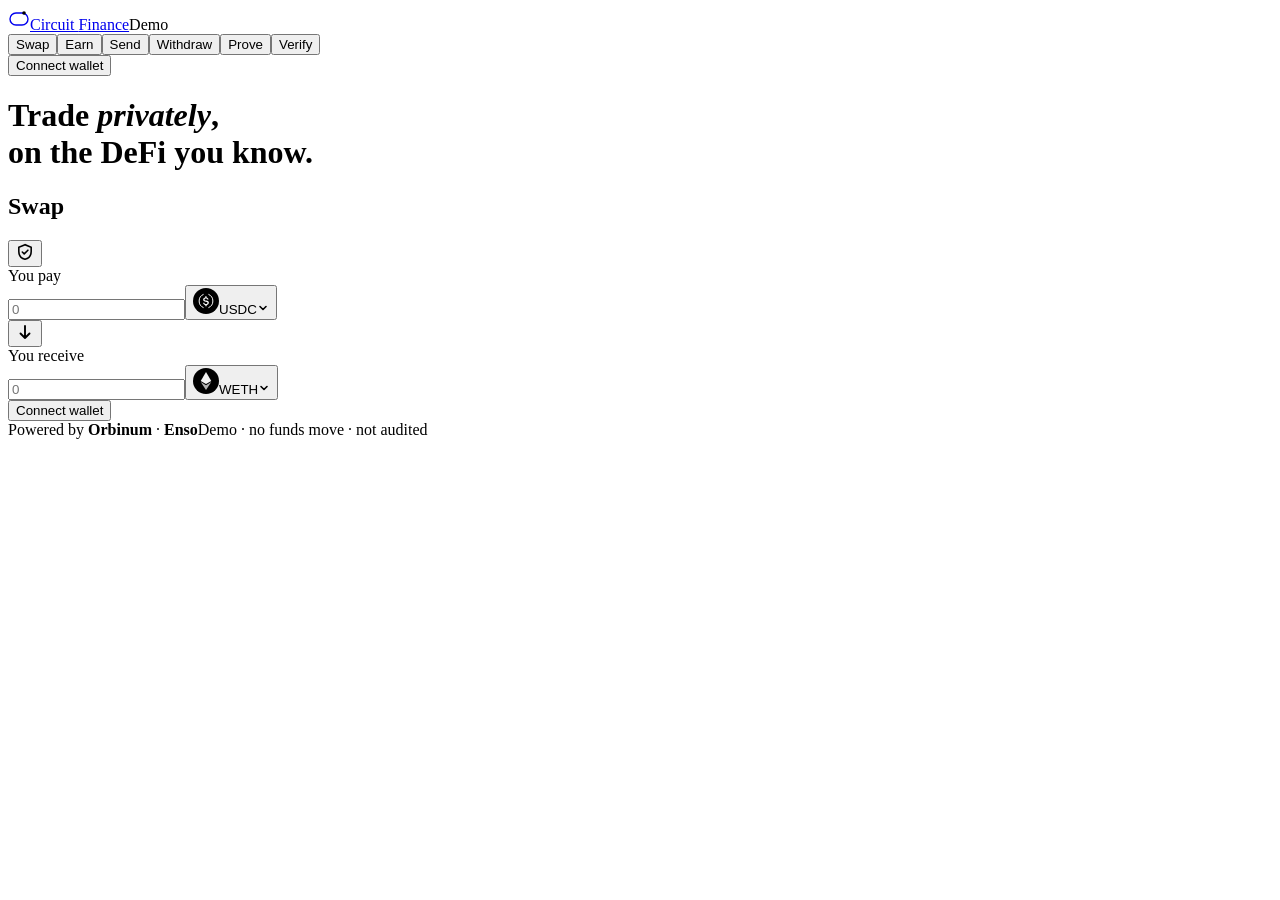
==== commit bd74be7e: "Publish demo build from eeeebb4" ====
--- a/index.html
+++ b/index.html
@@ -1 +1 @@
-<!DOCTYPE html><!--NgTNhmJJd4vtXfGwVDxSU--><html lang="en" class="__variable_9161d0 __variable_0a8df0"><head><meta charSet="utf-8"/><meta name="viewport" content="width=device-width, initial-scale=1"/><link rel="preload" href="/circuit-demo/_next/static/media/0b78ff376f6b9734-s.p.woff2" as="font" crossorigin="" type="font/woff2"/><link rel="preload" href="/circuit-demo/_next/static/media/723e11e5093b8e80.p.woff2" as="font" crossorigin="" type="font/woff2"/><link rel="stylesheet" href="/circuit-demo/_next/static/css/ea88d7bd741513eb.css" data-precedence="next"/><link rel="preload" as="script" fetchPriority="low" href="/circuit-demo/_next/static/chunks/webpack-6c20953808236dae.js"/><script src="/circuit-demo/_next/static/chunks/4bd1b696-c023c6e3521b1417.js" async=""></script><script src="/circuit-demo/_next/static/chunks/255-b347271e35c0fefe.js" async=""></script><script src="/circuit-demo/_next/static/chunks/main-app-c6e67680a23b1570.js" async=""></script><script src="/circuit-demo/_next/static/chunks/634-3a9c3a7e473bfc65.js" async=""></script><script src="/circuit-demo/_next/static/chunks/918-ecff7960f5315838.js" async=""></script><script src="/circuit-demo/_next/static/chunks/490-040aa07151b98f90.js" async=""></script><script src="/circuit-demo/_next/static/chunks/169-2a9057f55eac0ee4.js" async=""></script><script src="/circuit-demo/_next/static/chunks/app/layout-4c55030c7174e4b0.js" async=""></script><script src="/circuit-demo/_next/static/chunks/25-1f51f610616c83aa.js" async=""></script><script src="/circuit-demo/_next/static/chunks/app/page-5bef62c72f1cedaa.js" async=""></script><meta name="next-size-adjust" content=""/><meta name="theme-color" content="#07090B"/><title>Circuit · Shielded Earn</title><meta name="description" content="Earn on public ERC-4626 vaults while your position stays in the Orbinum shielded pool."/><script src="/circuit-demo/_next/static/chunks/polyfills-42372ed130431b0a.js" noModule=""></script></head><body><div hidden=""><!--$--><!--/$--></div><div class="strip"><div class="wrap"><span><span class="dot" aria-hidden="true"></span>Simulation · no funds move</span><span>Base · routes and share prices live</span><span class="mono">pool <!-- -->0<!-- --> <!-- -->leaves<!-- --> · root <!-- -->…</span></div></div><header class="nav"><div class="wrap"><a class="brand" href="/circuit-demo/"><svg width="22" height="22" viewBox="0 0 22 22" aria-hidden="true"><rect x="2" y="5" width="18" height="12" rx="6" fill="none" stroke="currentColor" stroke-width="1.4"></rect><rect x="6" y="9" width="10" height="4" rx="2" fill="none" stroke="var(--shield)" stroke-width="1.4"></rect><circle cx="16" cy="5" r="1.8" fill="var(--shield)"></circle></svg>Circuit <span class="sub">/app</span></a><div class="connect"><button class="pill solid">Connect wallet</button></div></div></header><main class="wrap"><section class="head"><span class="tag">// <b>pool-native</b> · private by default · provable on demand</span><h1>Enter once. Stay private. Prove when asked.</h1><p class="muted">Shield a fixed size once. Earn, swap and send inside the Orbinum shielded pool, where the outside world only sees batched totals. When an exchange or auditor asks, hand them a compliance pack for exactly the notes they need.</p></section><div class="grid"><section class="frame card action" aria-label="Actions"><div class="tabs" role="tablist" aria-label="Actions"><button role="tab" aria-selected="true"><span class="i">[<!-- -->01<!-- -->]</span> <!-- -->Enter</button><button role="tab" aria-selected="false"><span class="i">[<!-- -->02<!-- -->]</span> <!-- -->Earn</button><button role="tab" aria-selected="false"><span class="i">[<!-- -->03<!-- -->]</span> <!-- -->Swap</button><button role="tab" aria-selected="false"><span class="i">[<!-- -->04<!-- -->]</span> <!-- -->Send</button><button role="tab" aria-selected="false"><span class="i">[<!-- -->05<!-- -->]</span> <!-- -->Exit</button></div><div class="card-body"><div class="gate"><span class="tag">// step 1 of 2</span><h3>Connect a wallet</h3><p class="muted">Your wallet signs deposits. It never holds the shielded position itself.</p><div class="connect"><button class="pill solid">Connect wallet</button></div></div></div></section><div class="side"><section class="frame card" aria-labelledby="pos-h"><div class="bar"><span class="l"><i aria-hidden="true"></i><span id="pos-h">shielded_positions</span></span><span>0<!-- --> <!-- -->notes</span></div><div class="epoch"><div><span class="tag">// epoch #<!-- -->0</span><strong class="mono">closes in <!-- -->0:00</strong><span class="small dim">0<!-- --> of <!-- -->5<!-- --> participants · floor shown, not enforced in simulation</span></div><button class="pill">Close epoch now</button></div><div class="card-body"><p class="muted">Unlock the simulation to see your notes. They are only readable with your key.</p></div></section></div></div><div class="grid second"><section class="frame card" aria-label="Compliance"><div class="bar"><span class="l"><i class="reg-dot" aria-hidden="true"></i><span>compliance</span></span><span>disclosure keys · orbdisc v1</span></div><div class="tabs" role="tablist" aria-label="Compliance"><button role="tab" aria-selected="true"><span class="i">[<!-- -->01<!-- -->]</span> <!-- -->Prove</button><button role="tab" aria-selected="false"><span class="i">[<!-- -->02<!-- -->]</span> <!-- -->Verify</button></div><div class="card-body"><div class="gate"><span class="tag">// step 1 of 2</span><h3>Connect a wallet</h3><p class="muted">Your wallet signs deposits. It never holds the shielded position itself.</p><div class="connect"><button class="pill solid">Connect wallet</button></div></div></div></section><section class="frame card" aria-labelledby="trust-h"><div class="bar"><span class="l"><i aria-hidden="true"></i><span id="trust-h">trust_model</span></span><span>private by default · provable on demand</span></div><div class="card-body trust-cols"><div><h4 class="public">Public on-chain</h4><ul><li>One entry from a public wallet, in a fixed size, batched per epoch</li><li>The Omnibus Adapter&#x27;s total position per vault, for reserve checks</li><li>Exits you choose to make, in fixed sizes after a delay</li></ul></div><div><h4 class="shield">Hidden by the pool</h4><ul><li>Who holds what, and how much</li><li>Every action inside the pool: earn, swap, borrow, transfer</li><li>Any link between your entry, your actions and an exit</li></ul></div><div><h4 class="reg">Provable, to whom you choose</h4><ul><li>A note is yours and what it holds (disclosure key)</li><li>Where an asset came from, from entry to today</li><li>Your funds come from screened deposits</li></ul></div><div><h4 class="exit">Simulated in this build</h4><ul><li>Your key is derived here; live notes go to your Orbinum Hub privacy address</li><li>Notes, Merkle tree and nullifiers live in this browser</li><li>Proofs come from a mock prover that checks every circuit constraint</li><li>The relayer is local; no transaction is sent</li></ul><p class="small dim">Routes and share prices are live. No funds move.</p></div></div></section></div></main><footer class="foot"><div class="wrap"><span>Powered by <b>Orbinum</b> · <b>Enso</b></span><span class="dim">Circuit is in development. Not audited.</span></div></footer><!--$--><!--/$--><script src="/circuit-demo/_next/static/chunks/webpack-6c20953808236dae.js" id="_R_" async=""></script><script>(self.__next_f=self.__next_f||[]).push([0])</script><script>self.__next_f.push([1,"1:\"$Sreact.fragment\"\n2:I[2643,[\"634\",\"static/chunks/634-3a9c3a7e473bfc65.js\",\"918\",\"static/chunks/918-ecff7960f5315838.js\",\"490\",\"static/chunks/490-040aa07151b98f90.js\",\"169\",\"static/chunks/169-2a9057f55eac0ee4.js\",\"177\",\"static/chunks/app/layout-4c55030c7174e4b0.js\"],\"Providers\"]\n3:I[9766,[],\"\"]\n4:I[8924,[],\"\"]\n5:I[5924,[\"634\",\"static/chunks/634-3a9c3a7e473bfc65.js\",\"25\",\"static/chunks/25-1f51f610616c83aa.js\",\"169\",\"static/chunks/169-2a9057f55eac0ee4.js\",\"974\",\"static/chunks/app/page-5bef62c72f1cedaa.js\"],\"EarnApp\"]\n6:I[4431,[],\"OutletBoundary\"]\n8:I[5278,[],\"AsyncMetadataOutlet\"]\na:I[4431,[],\"ViewportBoundary\"]\nc:I[4431,[],\"MetadataBoundary\"]\nd:\"$Sreact.suspense\"\nf:I[7150,[],\"\"]\n:HL[\"/circuit-demo/_next/static/media/0b78ff376f6b9734-s.p.woff2\",\"font\",{\"crossOrigin\":\"\",\"type\":\"font/woff2\"}]\n:HL[\"/circuit-demo/_next/static/media/723e11e5093b8e80.p.woff2\",\"font\",{\"crossOrigin\":\"\",\"type\":\"font/woff2\"}]\n:HL[\"/circuit-demo/_next/static/css/ea88d7bd741513eb.css\",\"style\"]\n"])</script><script>self.__next_f.push([1,"0:{\"P\":null,\"b\":\"NgTNhmJJd4vtXfGwVDxSU\",\"p\":\"/circuit-demo\",\"c\":[\"\",\"\"],\"i\":false,\"f\":[[[\"\",{\"children\":[\"__PAGE__\",{}]},\"$undefined\",\"$undefined\",true],[\"\",[\"$\",\"$1\",\"c\",{\"children\":[[[\"$\",\"link\",\"0\",{\"rel\":\"stylesheet\",\"href\":\"/circuit-demo/_next/static/css/ea88d7bd741513eb.css\",\"precedence\":\"next\",\"crossOrigin\":\"$undefined\",\"nonce\":\"$undefined\"}]],[\"$\",\"html\",null,{\"lang\":\"en\",\"className\":\"__variable_9161d0 __variable_0a8df0\",\"children\":[\"$\",\"body\",null,{\"children\":[\"$\",\"$L2\",null,{\"children\":[\"$\",\"$L3\",null,{\"parallelRouterKey\":\"children\",\"error\":\"$undefined\",\"errorStyles\":\"$undefined\",\"errorScripts\":\"$undefined\",\"template\":[\"$\",\"$L4\",null,{}],\"templateStyles\":\"$undefined\",\"templateScripts\":\"$undefined\",\"notFound\":[[[\"$\",\"title\",null,{\"children\":\"404: This page could not be found.\"}],[\"$\",\"div\",null,{\"style\":{\"fontFamily\":\"system-ui,\\\"Segoe UI\\\",Roboto,Helvetica,Arial,sans-serif,\\\"Apple Color Emoji\\\",\\\"Segoe UI Emoji\\\"\",\"height\":\"100vh\",\"textAlign\":\"center\",\"display\":\"flex\",\"flexDirection\":\"column\",\"alignItems\":\"center\",\"justifyContent\":\"center\"},\"children\":[\"$\",\"div\",null,{\"children\":[[\"$\",\"style\",null,{\"dangerouslySetInnerHTML\":{\"__html\":\"body{color:#000;background:#fff;margin:0}.next-error-h1{border-right:1px solid rgba(0,0,0,.3)}@media (prefers-color-scheme:dark){body{color:#fff;background:#000}.next-error-h1{border-right:1px solid rgba(255,255,255,.3)}}\"}}],[\"$\",\"h1\",null,{\"className\":\"next-error-h1\",\"style\":{\"display\":\"inline-block\",\"margin\":\"0 20px 0 0\",\"padding\":\"0 23px 0 0\",\"fontSize\":24,\"fontWeight\":500,\"verticalAlign\":\"top\",\"lineHeight\":\"49px\"},\"children\":404}],[\"$\",\"div\",null,{\"style\":{\"display\":\"inline-block\"},\"children\":[\"$\",\"h2\",null,{\"style\":{\"fontSize\":14,\"fontWeight\":400,\"lineHeight\":\"49px\",\"margin\":0},\"children\":\"This page could not be found.\"}]}]]}]}]],[]],\"forbidden\":\"$undefined\",\"unauthorized\":\"$undefined\"}]}]}]}]]}],{\"children\":[\"__PAGE__\",[\"$\",\"$1\",\"c\",{\"children\":[[\"$\",\"$L5\",null,{}],null,[\"$\",\"$L6\",null,{\"children\":[\"$L7\",[\"$\",\"$L8\",null,{\"promise\":\"$@9\"}]]}]]}],{},null,false]},null,false],[\"$\",\"$1\",\"h\",{\"children\":[null,[[\"$\",\"$La\",null,{\"children\":\"$Lb\"}],[\"$\",\"meta\",null,{\"name\":\"next-size-adjust\",\"content\":\"\"}]],[\"$\",\"$Lc\",null,{\"children\":[\"$\",\"div\",null,{\"hidden\":true,\"children\":[\"$\",\"$d\",null,{\"fallback\":null,\"children\":\"$Le\"}]}]}]]}],false]],\"m\":\"$undefined\",\"G\":[\"$f\",[]],\"s\":false,\"S\":true}\n"])</script><script>self.__next_f.push([1,"b:[[\"$\",\"meta\",\"0\",{\"charSet\":\"utf-8\"}],[\"$\",\"meta\",\"1\",{\"name\":\"viewport\",\"content\":\"width=device-width, initial-scale=1\"}],[\"$\",\"meta\",\"2\",{\"name\":\"theme-color\",\"content\":\"#07090B\"}]]\n7:null\n"])</script><script>self.__next_f.push([1,"9:{\"metadata\":[[\"$\",\"title\",\"0\",{\"children\":\"Circuit · Shielded Earn\"}],[\"$\",\"meta\",\"1\",{\"name\":\"description\",\"content\":\"Earn on public ERC-4626 vaults while your position stays in the Orbinum shielded pool.\"}]],\"error\":null,\"digest\":\"$undefined\"}\n"])</script><script>self.__next_f.push([1,"e:\"$9:metadata\"\n"])</script></body></html>+<!DOCTYPE html><!--UHeawOiudDNGVFqMEAwRj--><html lang="en" class="__variable_9161d0 __variable_0a8df0"><head><meta charSet="utf-8"/><meta name="viewport" content="width=device-width, initial-scale=1"/><link rel="preload" href="/circuit-demo/_next/static/media/0b78ff376f6b9734-s.p.woff2" as="font" crossorigin="" type="font/woff2"/><link rel="preload" href="/circuit-demo/_next/static/media/723e11e5093b8e80.p.woff2" as="font" crossorigin="" type="font/woff2"/><link rel="stylesheet" href="/circuit-demo/_next/static/css/50db1df10ba94152.css" data-precedence="next"/><link rel="preload" as="script" fetchPriority="low" href="/circuit-demo/_next/static/chunks/webpack-37ab432c54f13eaa.js"/><script src="/circuit-demo/_next/static/chunks/4bd1b696-c023c6e3521b1417.js" async=""></script><script src="/circuit-demo/_next/static/chunks/255-b347271e35c0fefe.js" async=""></script><script src="/circuit-demo/_next/static/chunks/main-app-c6e67680a23b1570.js" async=""></script><script src="/circuit-demo/_next/static/chunks/280-d4c06f1494689bcf.js" async=""></script><script src="/circuit-demo/_next/static/chunks/918-ecff7960f5315838.js" async=""></script><script src="/circuit-demo/_next/static/chunks/490-040aa07151b98f90.js" async=""></script><script src="/circuit-demo/_next/static/chunks/169-288f0455f3f38e0c.js" async=""></script><script src="/circuit-demo/_next/static/chunks/app/layout-fb495a3453be2354.js" async=""></script><script src="/circuit-demo/_next/static/chunks/317-c103bf612f112ed9.js" async=""></script><script src="/circuit-demo/_next/static/chunks/app/page-9abc539fbbf6fc49.js" async=""></script><meta name="next-size-adjust" content=""/><meta name="theme-color" content="#ffffff"/><title>Circuit Finance · Private DeFi</title><meta name="description" content="Swap, earn and send privately on the DeFi liquidity you already use. Powered by Orbinum and Enso."/><script src="/circuit-demo/_next/static/chunks/polyfills-42372ed130431b0a.js" noModule=""></script></head><body><div hidden=""><!--$--><!--/$--></div><header class="topbar"><div class="wrap"><a class="brand" href="#swap"><svg width="22" height="22" viewBox="0 0 22 22" aria-hidden="true"><rect x="2" y="5" width="18" height="12" rx="6" fill="none" stroke="currentColor" stroke-width="1.4"></rect><rect x="6" y="9" width="10" height="4" rx="2" fill="none" stroke="var(--shield)" stroke-width="1.4"></rect><circle cx="16" cy="5" r="1.8" fill="var(--shield)"></circle></svg><span>Circuit <span class="fin">Finance</span></span></a><span class="badge" title="Routes and vault prices are live on Base. The pool runs in your browser; no funds move.">Demo</span><nav class="topnav" aria-label="Main"><button aria-current="page">Swap</button><button>Earn</button><button>Send</button><button>Withdraw</button><button>Prove</button><button>Verify</button></nav><div class="topright"><button class="acct solid">Connect wallet</button></div></div></header><main class="appmain"><div class="intro"><h1>Trade <em>privately</em>,<br/>on the DeFi you know.</h1></div><section class="card" aria-label="Swap"><div class="chead"><h2>Swap</h2><button class="iconbtn" aria-label="What is public, what is private" title="What is public?"><svg width="18" height="18" viewBox="0 0 16 16" aria-hidden="true"><path d="M8 1.5 2.5 3.8v3.7c0 3.4 2.3 6.2 5.5 7 3.2-.8 5.5-3.6 5.5-7V3.8L8 1.5Z" fill="none" stroke="currentColor" stroke-width="1.4"></path><path d="m5.6 8 1.7 1.7L10.6 6.4" fill="none" stroke="currentColor" stroke-width="1.4" stroke-linecap="round" stroke-linejoin="round"></path></svg></button><dialog class="modal" aria-label="What is public, what is private"><div class="mhead"><h2>What is public, what is private</h2><button class="x" aria-label="Close"><svg width="14" height="14" viewBox="0 0 14 14" aria-hidden="true"><path d="m3 3 8 8M11 3l-8 8" stroke="currentColor" stroke-width="1.6" stroke-linecap="round"></path></svg></button></div><div class="mbody"></div></dialog></div><div class="stack"><div class="abox "><span class="alabel">You pay</span><div class="arow"><input class="anum" inputMode="decimal" placeholder="0" aria-label="You pay" value=""/><button class="tpill" aria-label="Asset USDC, change"><svg class="ticon" width="26" height="26" viewBox="0 0 32 32" aria-hidden="true"><circle cx="16" cy="16" r="16" fill="var(--usdc)"></circle><path d="M19.5 18.2c0-1.9-1.1-2.5-3.4-2.8-1.6-.2-1.9-.6-1.9-1.4s.6-1.2 1.6-1.2c1 0 1.5.3 1.8 1.2 0 .1.2.2.3.2h.9c.2 0 .3-.1.3-.3-.2-1.2-1.1-2.1-2.4-2.3v-1.3c0-.2-.1-.3-.4-.3h-.8c-.2 0-.3.1-.4.3v1.3c-1.6.2-2.6 1.3-2.6 2.6 0 1.8 1.1 2.4 3.4 2.7 1.5.3 2 .6 2 1.4 0 .9-.8 1.5-1.8 1.5-1.4 0-1.9-.6-2.1-1.4 0-.2-.2-.3-.3-.3h-.9c-.2 0-.3.1-.3.3.2 1.3 1 2.2 2.7 2.5v1.3c0 .2.1.3.4.3h.8c.2 0 .3-.1.4-.3v-1.3c1.6-.3 2.7-1.4 2.7-2.8Z" fill="#fff"></path><path d="M13 24.2a8.9 8.9 0 0 1 0-16.4M19 7.8a8.9 8.9 0 0 1 0 16.4" fill="none" stroke="#fff" stroke-width="1.2"></path></svg>USDC<svg class="chev" width="12" height="12" viewBox="0 0 12 12" aria-hidden="true"><path d="m3 4.5 3 3 3-3" fill="none" stroke="currentColor" stroke-width="1.6" stroke-linecap="round" stroke-linejoin="round"></path></svg></button></div><div class="afoot"><span></span></div></div><button class="flip" aria-label="Switch assets"><svg width="18" height="18" viewBox="0 0 18 18" aria-hidden="true"><path d="M9 3v12m0 0-4.5-4.5M9 15l4.5-4.5" fill="none" stroke="currentColor" stroke-width="1.9" stroke-linecap="round" stroke-linejoin="round"></path></svg></button><div class="abox ro"><span class="alabel">You receive</span><div class="arow"><input class="anum" inputMode="decimal" placeholder="0" aria-label="You receive" readOnly="" value=""/><button class="tpill" aria-label="Asset WETH, change"><svg class="ticon" width="26" height="26" viewBox="0 0 32 32" aria-hidden="true"><circle cx="16" cy="16" r="16" fill="var(--weth)"></circle><path d="m16 5-6.5 11L16 19.8l6.5-3.8L16 5Z" fill="#fff" fill-opacity=".95"></path><path d="M16 21.1 9.5 17.3 16 27l6.5-9.7-6.5 3.8Z" fill="#fff" fill-opacity=".7"></path></svg>WETH<svg class="chev" width="12" height="12" viewBox="0 0 12 12" aria-hidden="true"><path d="m3 4.5 3 3 3-3" fill="none" stroke="currentColor" stroke-width="1.6" stroke-linecap="round" stroke-linejoin="round"></path></svg></button></div><div class="afoot"><span></span></div></div></div><button class="cta ">Connect wallet</button><dialog class="modal" aria-label="Select asset"><div class="mhead"><h2>Select asset</h2><button class="x" aria-label="Close"><svg width="14" height="14" viewBox="0 0 14 14" aria-hidden="true"><path d="m3 3 8 8M11 3l-8 8" stroke="currentColor" stroke-width="1.6" stroke-linecap="round"></path></svg></button></div><div class="mbody"></div></dialog><dialog class="modal" aria-label=""><div class="mhead"><h2></h2><button class="x" aria-label="Close"><svg width="14" height="14" viewBox="0 0 14 14" aria-hidden="true"><path d="m3 3 8 8M11 3l-8 8" stroke="currentColor" stroke-width="1.6" stroke-linecap="round"></path></svg></button></div><div class="mbody"></div></dialog></section></main><footer class="foot"><div class="wrap"><span>Powered by <b>Orbinum</b> · <b>Enso</b></span><span class="dim">Demo · no funds move · not audited</span></div></footer><dialog class="drawer" aria-label="Portfolio"><div class="dhead"><span class="who"><span class="avatar" aria-hidden="true"></span>Not connected</span><div><button class="x" aria-label="Close">✕</button></div></div><p class="muted">Unlock your private balance to see it here.</p></dialog><dialog class="modal" aria-label="Add funds"><div class="mhead"><h2>Add funds</h2><button class="x" aria-label="Close"><svg width="14" height="14" viewBox="0 0 14 14" aria-hidden="true"><path d="m3 3 8 8M11 3l-8 8" stroke="currentColor" stroke-width="1.6" stroke-linecap="round"></path></svg></button></div><div class="mbody"></div></dialog><!--$--><!--/$--><script src="/circuit-demo/_next/static/chunks/webpack-37ab432c54f13eaa.js" id="_R_" async=""></script><script>(self.__next_f=self.__next_f||[]).push([0])</script><script>self.__next_f.push([1,"1:\"$Sreact.fragment\"\n2:I[2643,[\"280\",\"static/chunks/280-d4c06f1494689bcf.js\",\"918\",\"static/chunks/918-ecff7960f5315838.js\",\"490\",\"static/chunks/490-040aa07151b98f90.js\",\"169\",\"static/chunks/169-288f0455f3f38e0c.js\",\"177\",\"static/chunks/app/layout-fb495a3453be2354.js\"],\"Providers\"]\n3:I[9766,[],\"\"]\n4:I[8924,[],\"\"]\n5:I[5227,[\"280\",\"static/chunks/280-d4c06f1494689bcf.js\",\"317\",\"static/chunks/317-c103bf612f112ed9.js\",\"169\",\"static/chunks/169-288f0455f3f38e0c.js\",\"974\",\"static/chunks/app/page-9abc539fbbf6fc49.js\"],\"Shell\"]\n6:I[4431,[],\"OutletBoundary\"]\n8:I[5278,[],\"AsyncMetadataOutlet\"]\na:I[4431,[],\"ViewportBoundary\"]\nc:I[4431,[],\"MetadataBoundary\"]\nd:\"$Sreact.suspense\"\nf:I[7150,[],\"\"]\n:HL[\"/circuit-demo/_next/static/media/0b78ff376f6b9734-s.p.woff2\",\"font\",{\"crossOrigin\":\"\",\"type\":\"font/woff2\"}]\n:HL[\"/circuit-demo/_next/static/media/723e11e5093b8e80.p.woff2\",\"font\",{\"crossOrigin\":\"\",\"type\":\"font/woff2\"}]\n:HL[\"/circuit-demo/_next/static/css/50db1df10ba94152.css\",\"style\"]\n"])</script><script>self.__next_f.push([1,"0:{\"P\":null,\"b\":\"UHeawOiudDNGVFqMEAwRj\",\"p\":\"/circuit-demo\",\"c\":[\"\",\"\"],\"i\":false,\"f\":[[[\"\",{\"children\":[\"__PAGE__\",{}]},\"$undefined\",\"$undefined\",true],[\"\",[\"$\",\"$1\",\"c\",{\"children\":[[[\"$\",\"link\",\"0\",{\"rel\":\"stylesheet\",\"href\":\"/circuit-demo/_next/static/css/50db1df10ba94152.css\",\"precedence\":\"next\",\"crossOrigin\":\"$undefined\",\"nonce\":\"$undefined\"}]],[\"$\",\"html\",null,{\"lang\":\"en\",\"className\":\"__variable_9161d0 __variable_0a8df0\",\"children\":[\"$\",\"body\",null,{\"children\":[\"$\",\"$L2\",null,{\"children\":[\"$\",\"$L3\",null,{\"parallelRouterKey\":\"children\",\"error\":\"$undefined\",\"errorStyles\":\"$undefined\",\"errorScripts\":\"$undefined\",\"template\":[\"$\",\"$L4\",null,{}],\"templateStyles\":\"$undefined\",\"templateScripts\":\"$undefined\",\"notFound\":[[[\"$\",\"title\",null,{\"children\":\"404: This page could not be found.\"}],[\"$\",\"div\",null,{\"style\":{\"fontFamily\":\"system-ui,\\\"Segoe UI\\\",Roboto,Helvetica,Arial,sans-serif,\\\"Apple Color Emoji\\\",\\\"Segoe UI Emoji\\\"\",\"height\":\"100vh\",\"textAlign\":\"center\",\"display\":\"flex\",\"flexDirection\":\"column\",\"alignItems\":\"center\",\"justifyContent\":\"center\"},\"children\":[\"$\",\"div\",null,{\"children\":[[\"$\",\"style\",null,{\"dangerouslySetInnerHTML\":{\"__html\":\"body{color:#000;background:#fff;margin:0}.next-error-h1{border-right:1px solid rgba(0,0,0,.3)}@media (prefers-color-scheme:dark){body{color:#fff;background:#000}.next-error-h1{border-right:1px solid rgba(255,255,255,.3)}}\"}}],[\"$\",\"h1\",null,{\"className\":\"next-error-h1\",\"style\":{\"display\":\"inline-block\",\"margin\":\"0 20px 0 0\",\"padding\":\"0 23px 0 0\",\"fontSize\":24,\"fontWeight\":500,\"verticalAlign\":\"top\",\"lineHeight\":\"49px\"},\"children\":404}],[\"$\",\"div\",null,{\"style\":{\"display\":\"inline-block\"},\"children\":[\"$\",\"h2\",null,{\"style\":{\"fontSize\":14,\"fontWeight\":400,\"lineHeight\":\"49px\",\"margin\":0},\"children\":\"This page could not be found.\"}]}]]}]}]],[]],\"forbidden\":\"$undefined\",\"unauthorized\":\"$undefined\"}]}]}]}]]}],{\"children\":[\"__PAGE__\",[\"$\",\"$1\",\"c\",{\"children\":[[\"$\",\"$L5\",null,{}],null,[\"$\",\"$L6\",null,{\"children\":[\"$L7\",[\"$\",\"$L8\",null,{\"promise\":\"$@9\"}]]}]]}],{},null,false]},null,false],[\"$\",\"$1\",\"h\",{\"children\":[null,[[\"$\",\"$La\",null,{\"children\":\"$Lb\"}],[\"$\",\"meta\",null,{\"name\":\"next-size-adjust\",\"content\":\"\"}]],[\"$\",\"$Lc\",null,{\"children\":[\"$\",\"div\",null,{\"hidden\":true,\"children\":[\"$\",\"$d\",null,{\"fallback\":null,\"children\":\"$Le\"}]}]}]]}],false]],\"m\":\"$undefined\",\"G\":[\"$f\",[]],\"s\":false,\"S\":true}\n"])</script><script>self.__next_f.push([1,"b:[[\"$\",\"meta\",\"0\",{\"charSet\":\"utf-8\"}],[\"$\",\"meta\",\"1\",{\"name\":\"viewport\",\"content\":\"width=device-width, initial-scale=1\"}],[\"$\",\"meta\",\"2\",{\"name\":\"theme-color\",\"content\":\"#ffffff\"}]]\n7:null\n"])</script><script>self.__next_f.push([1,"9:{\"metadata\":[[\"$\",\"title\",\"0\",{\"children\":\"Circuit Finance · Private DeFi\"}],[\"$\",\"meta\",\"1\",{\"name\":\"description\",\"content\":\"Swap, earn and send privately on the DeFi liquidity you already use. Powered by Orbinum and Enso.\"}]],\"error\":null,\"digest\":\"$undefined\"}\n"])</script><script>self.__next_f.push([1,"e:\"$9:metadata\"\n"])</script></body></html>
